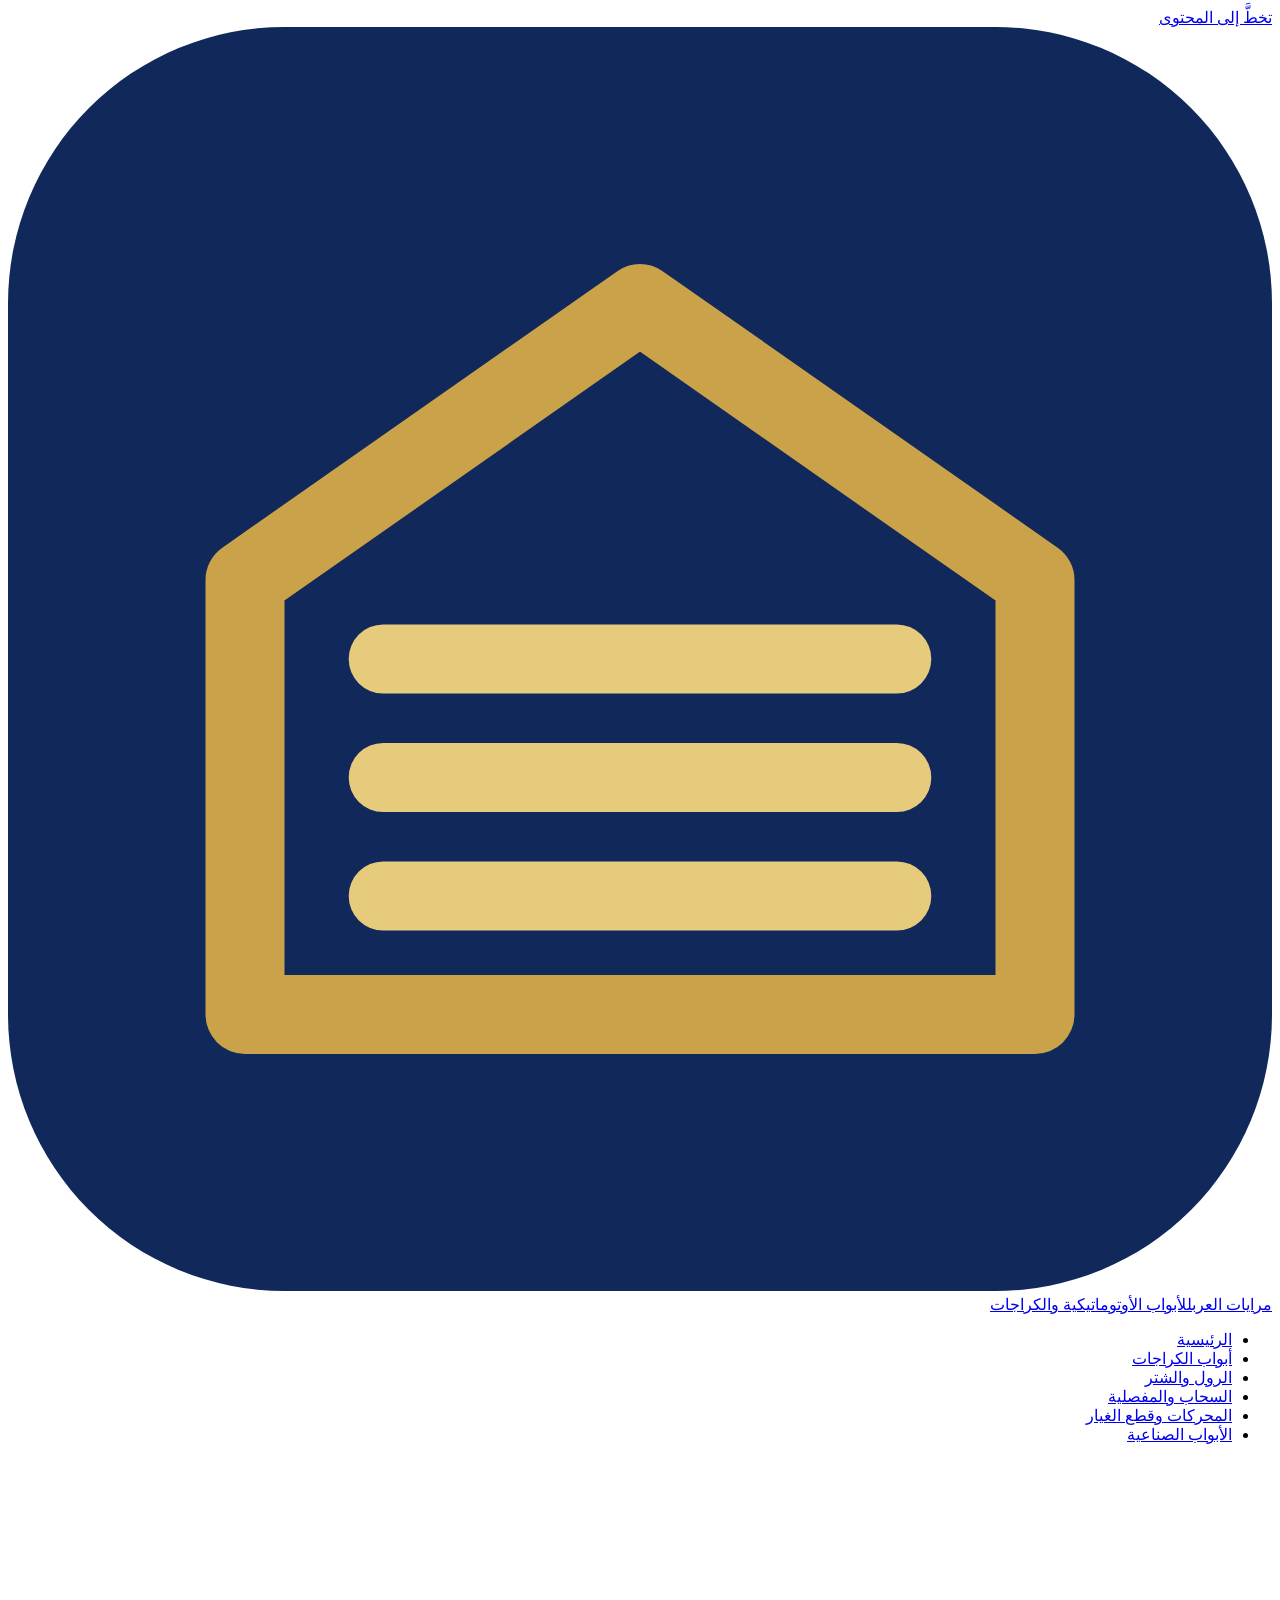
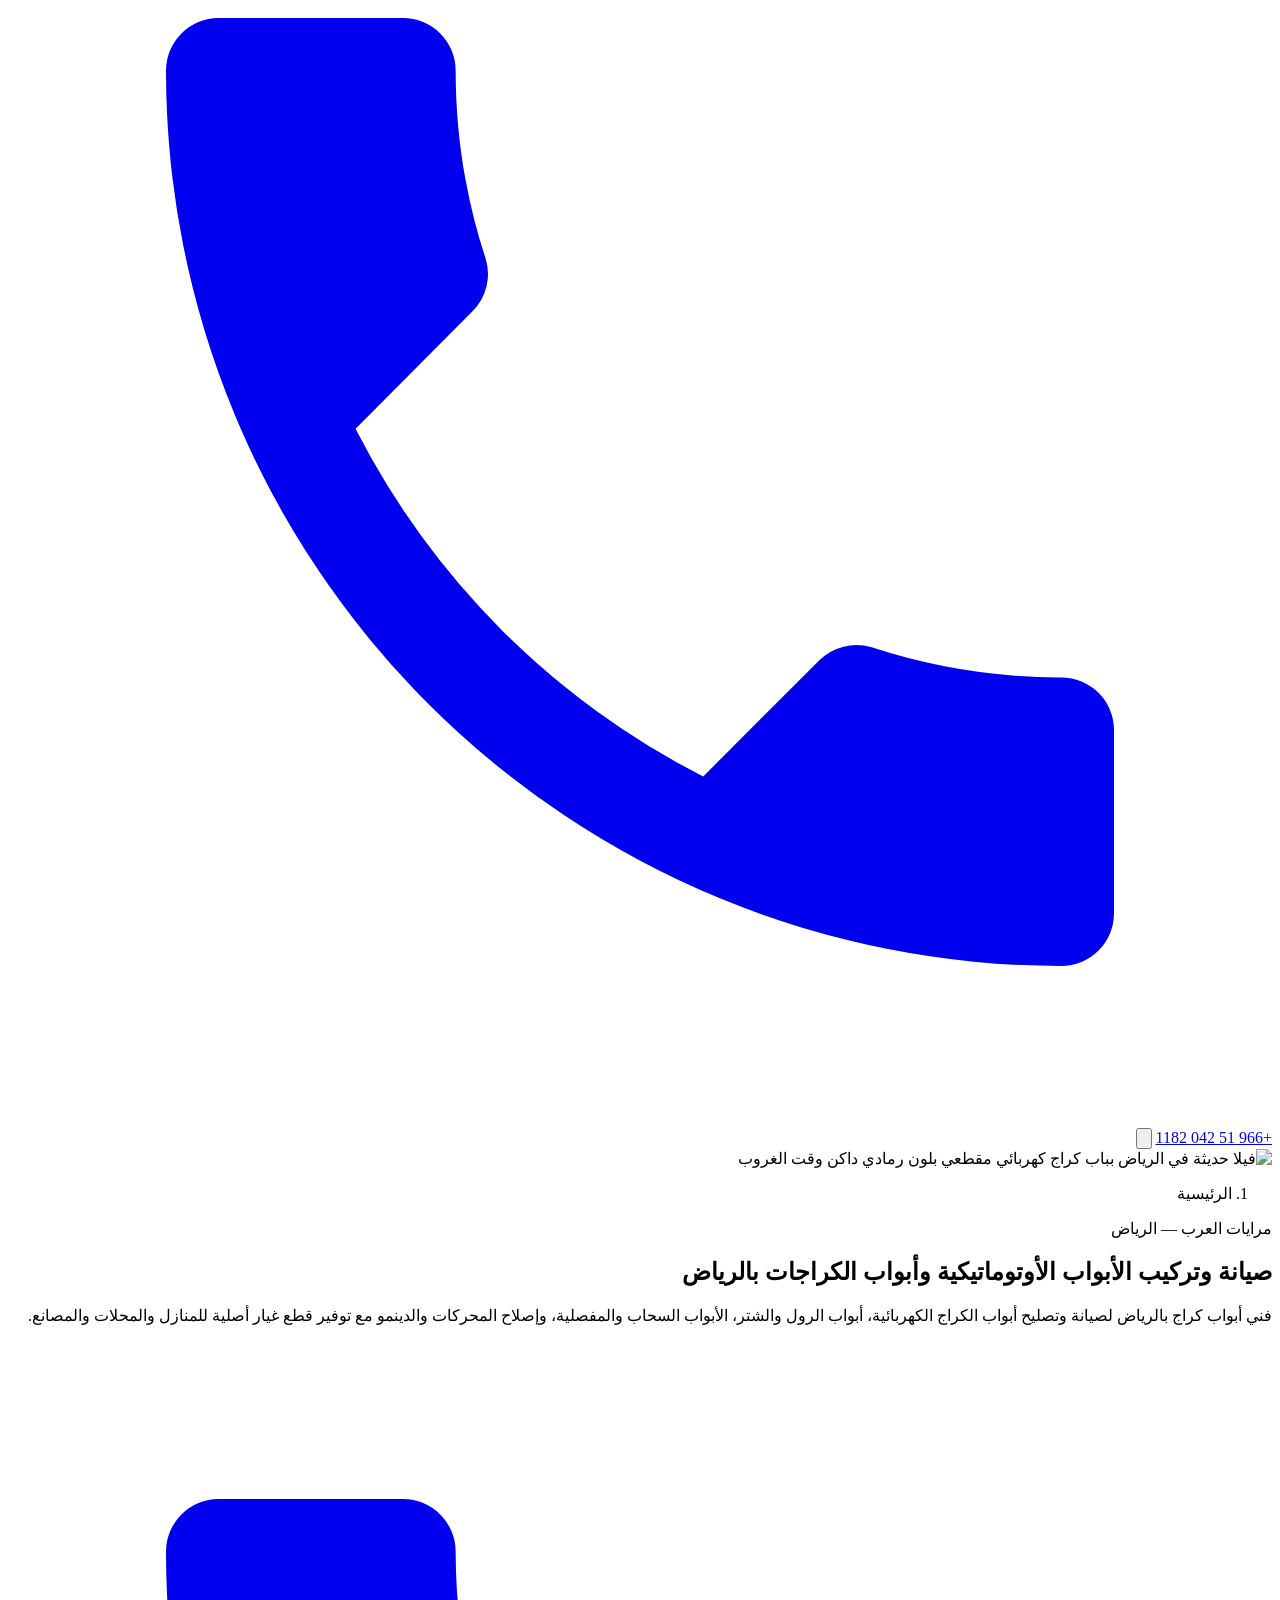
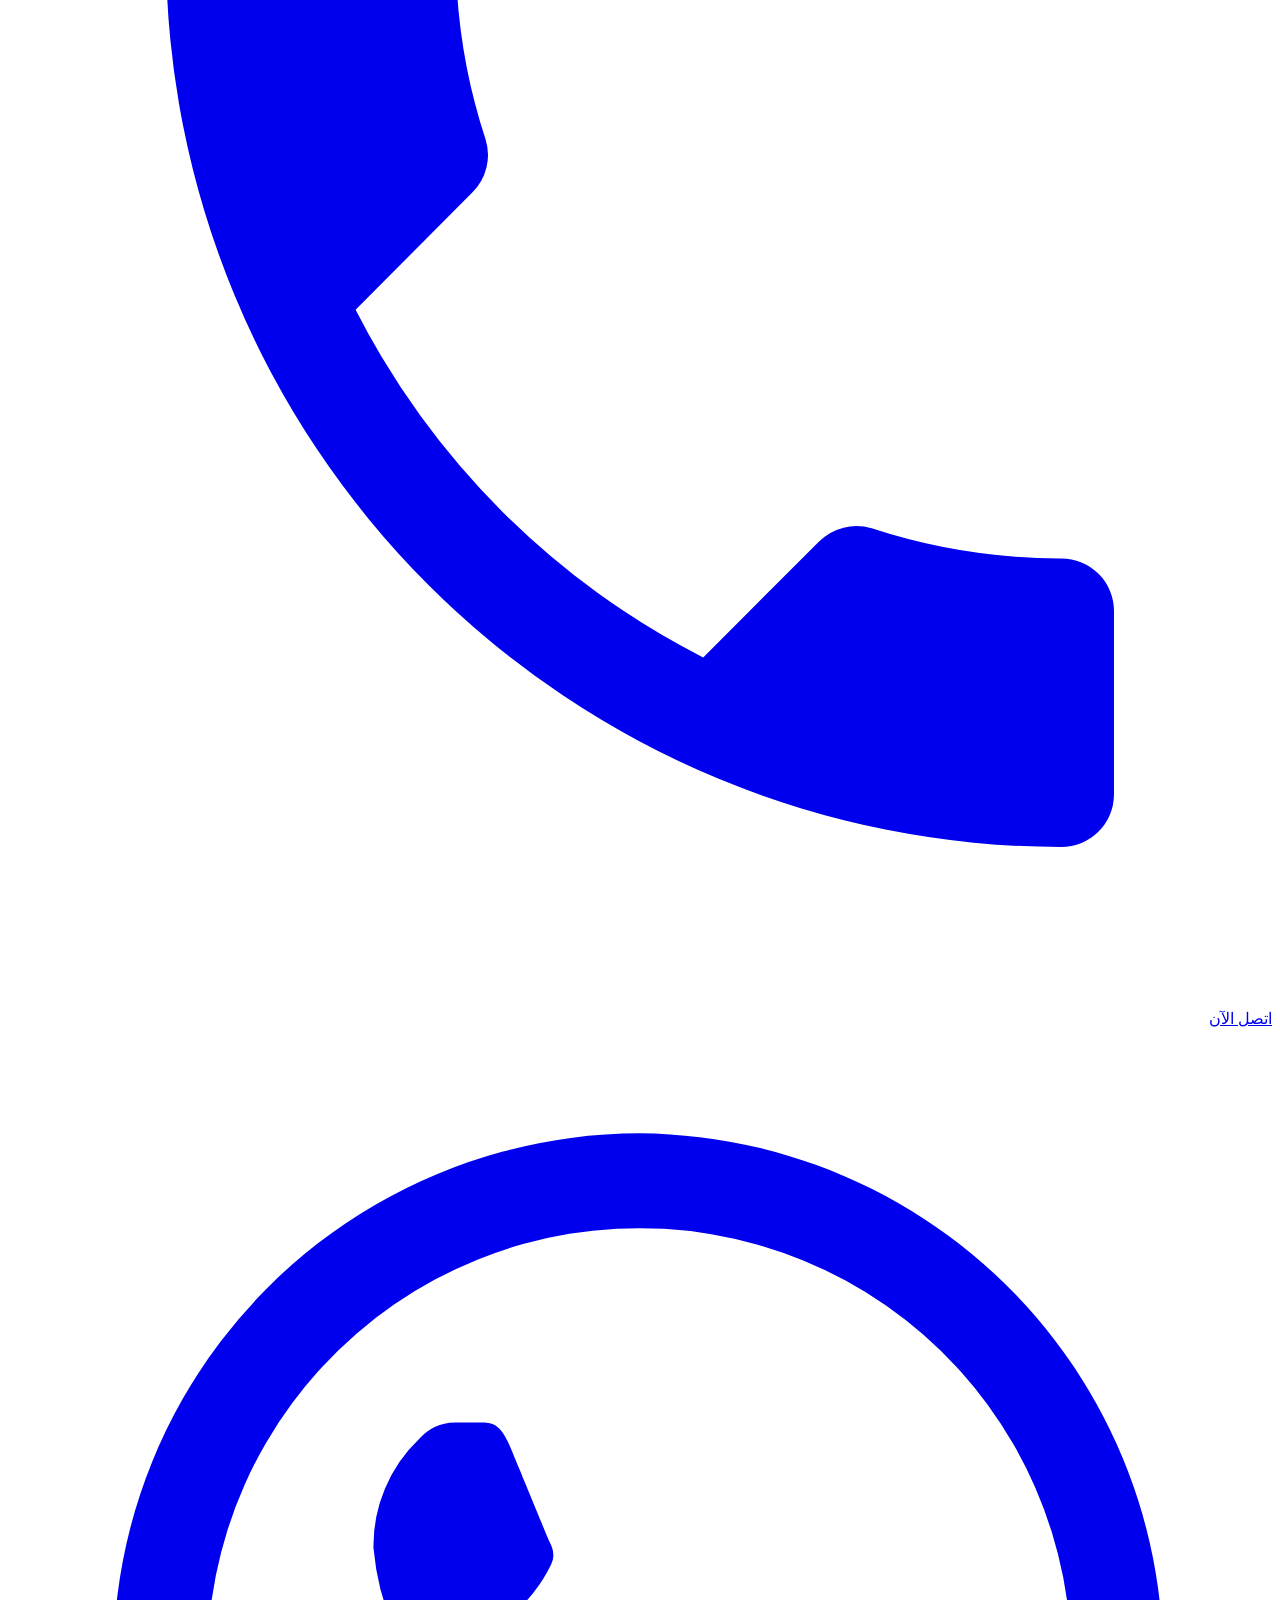
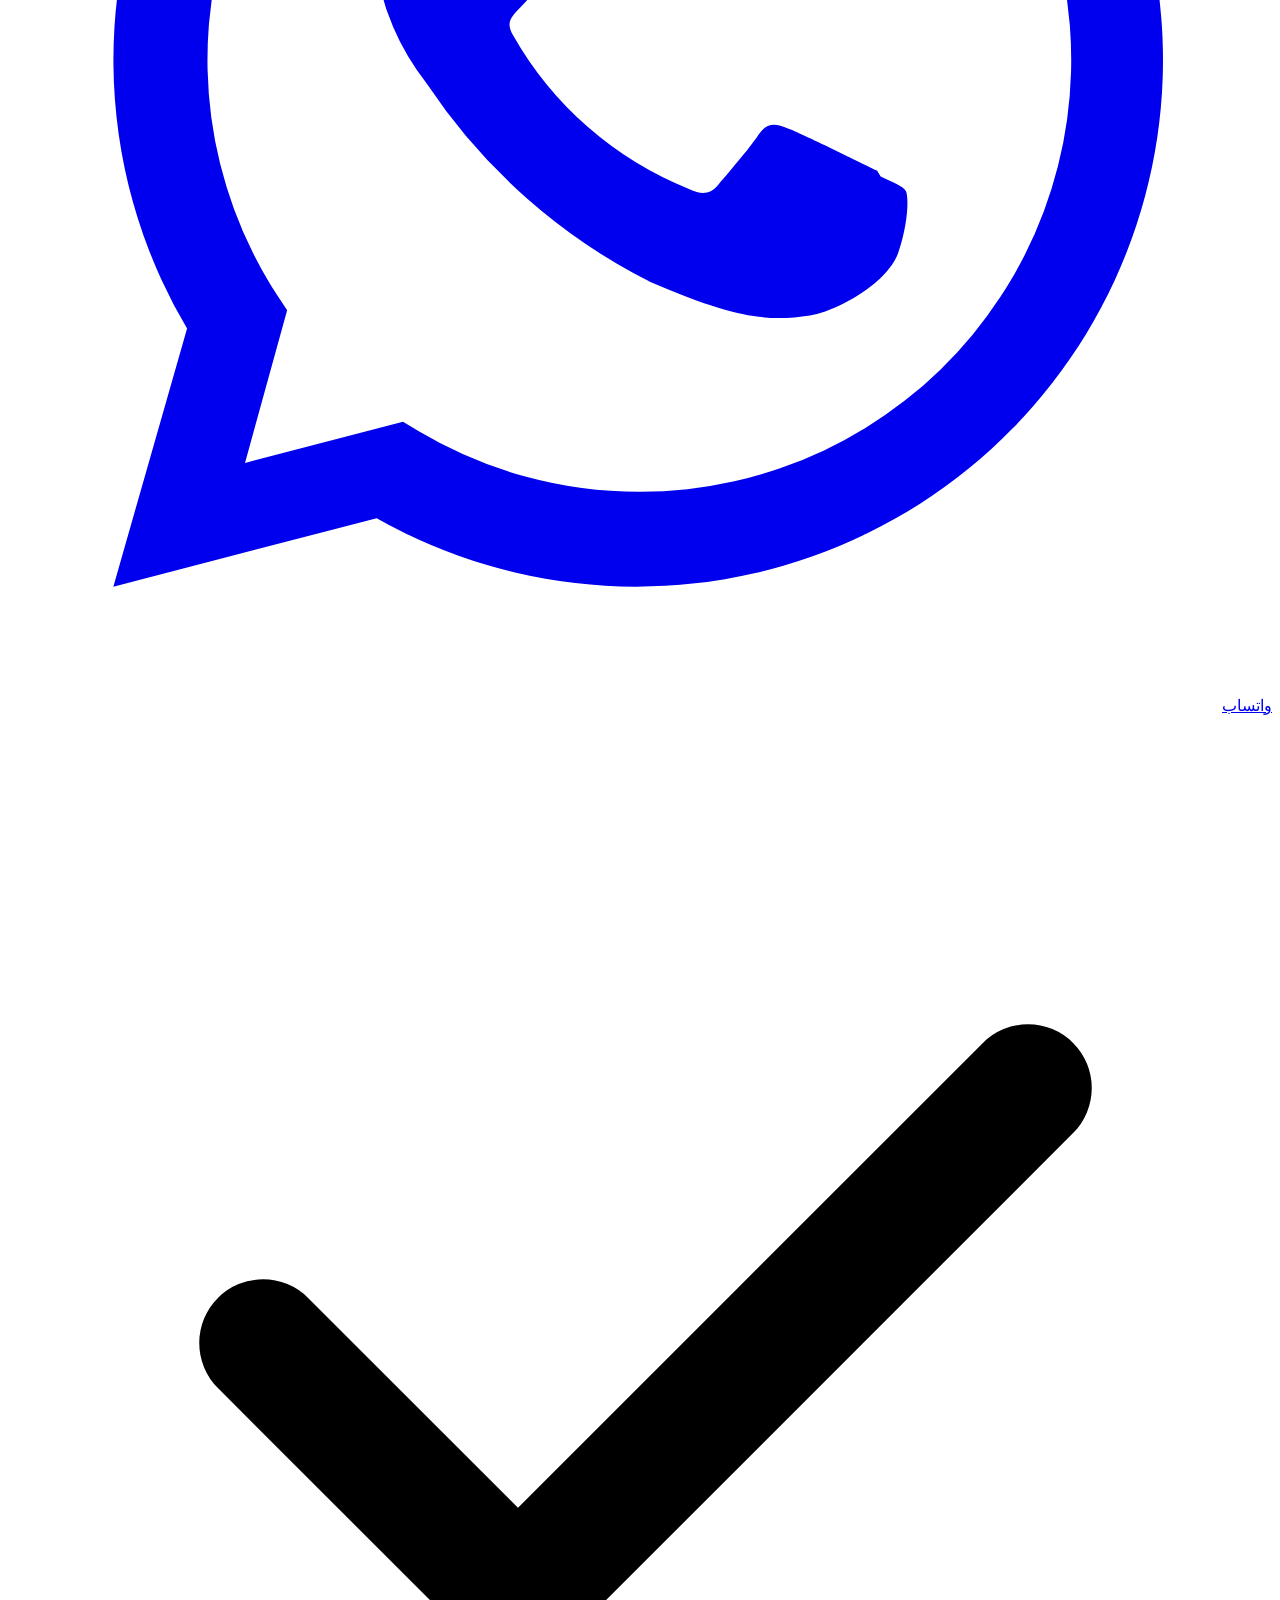
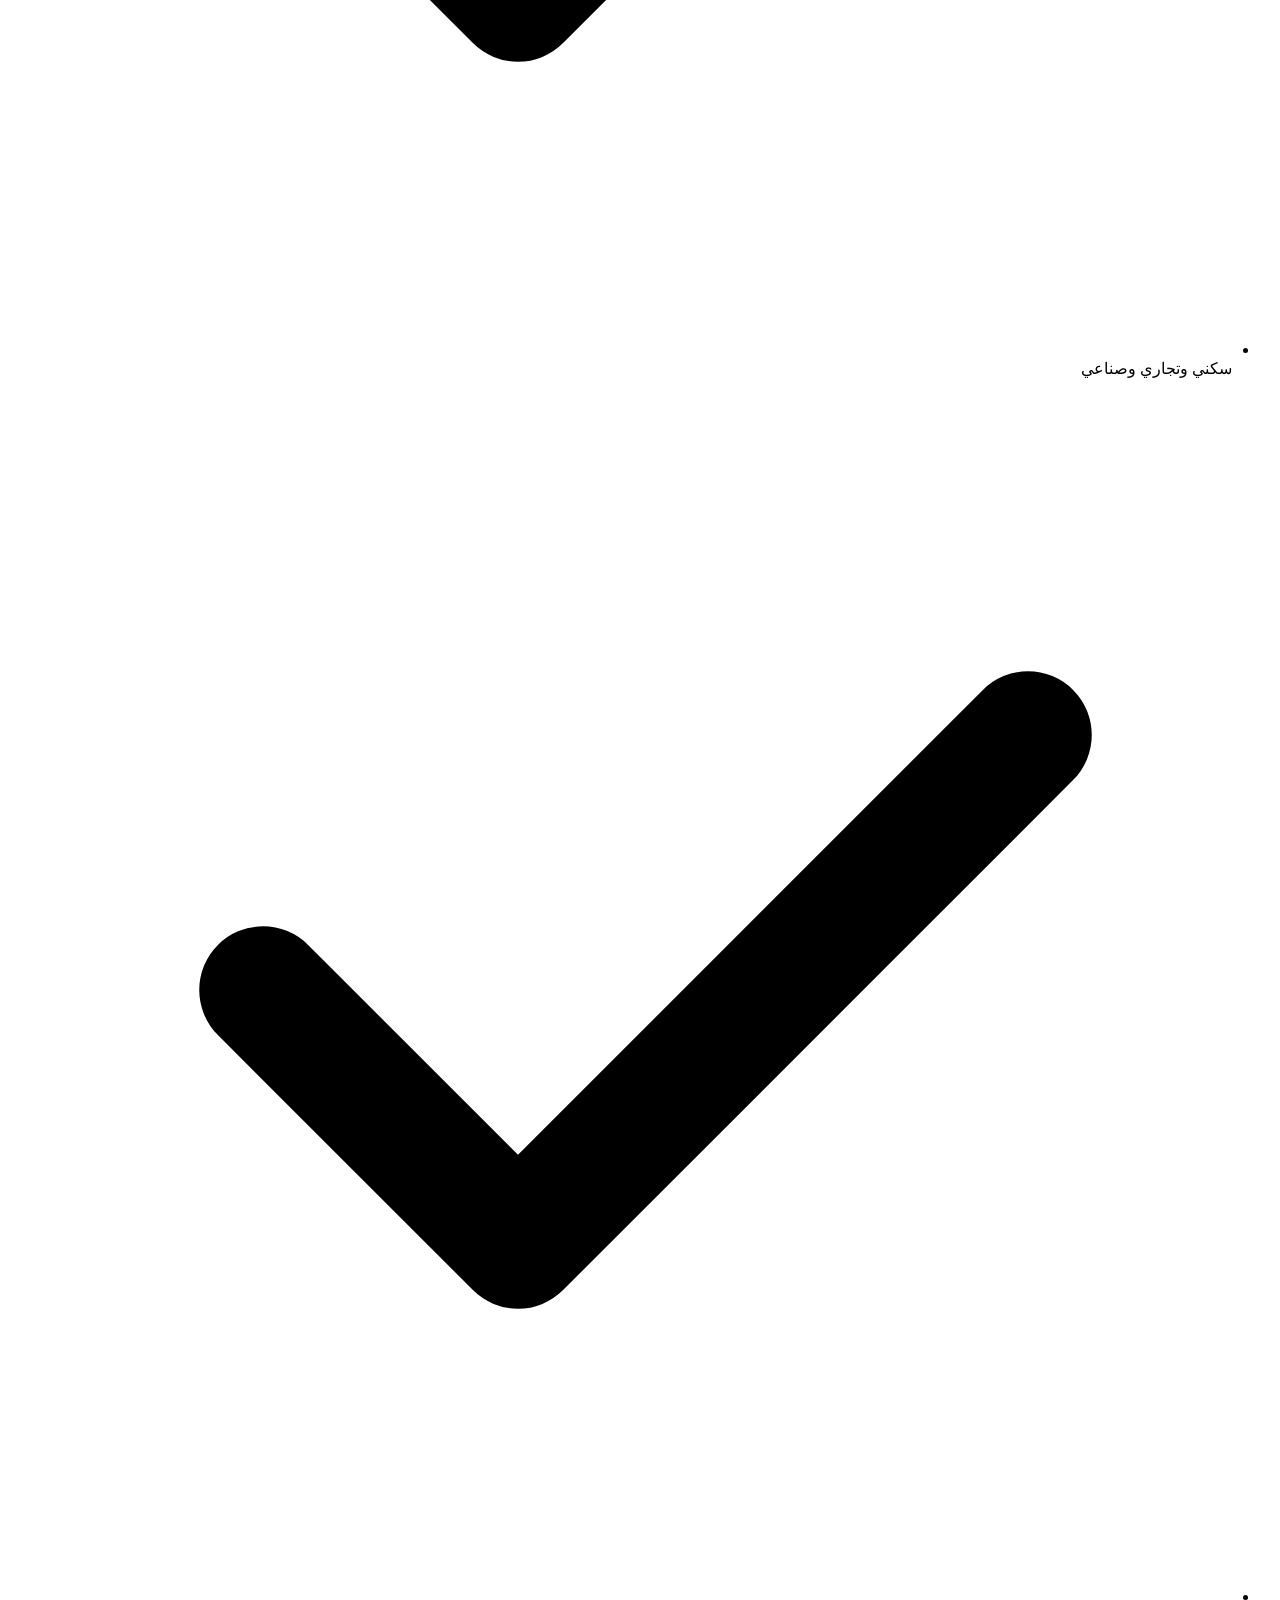
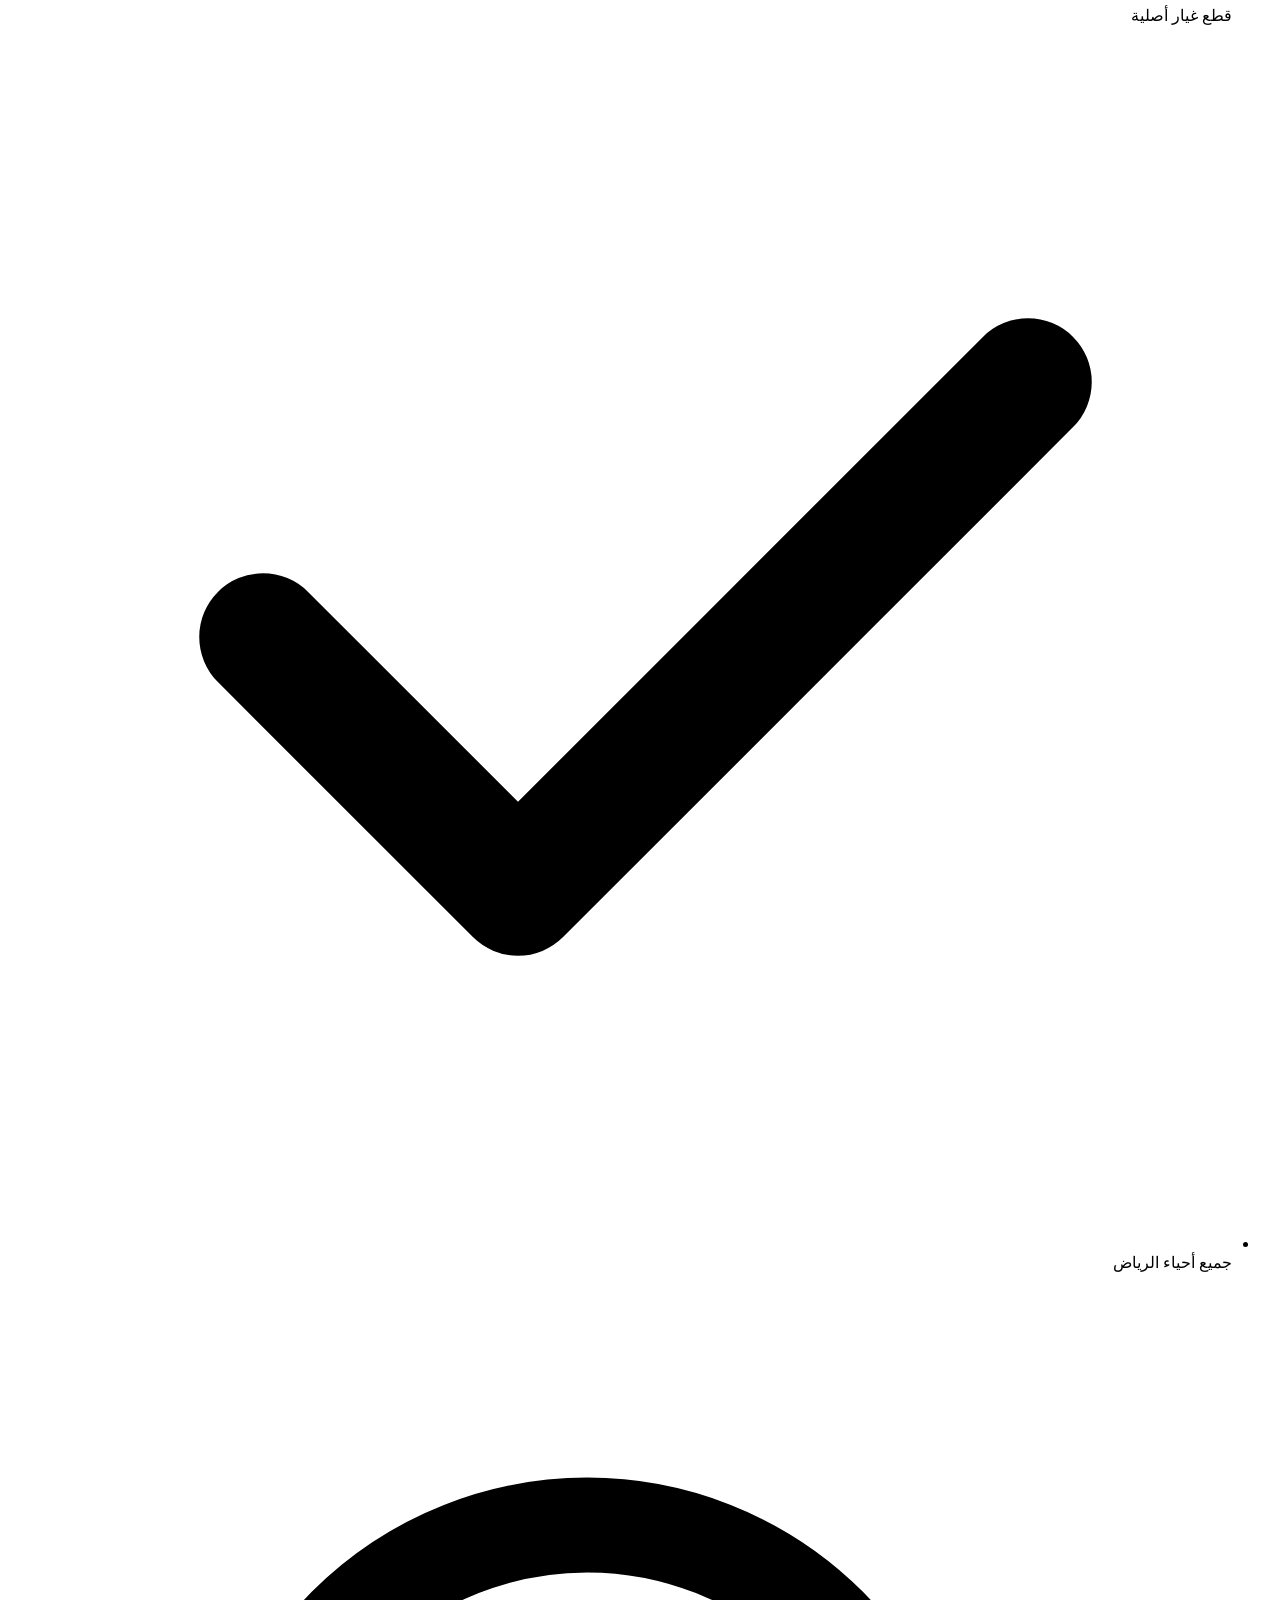
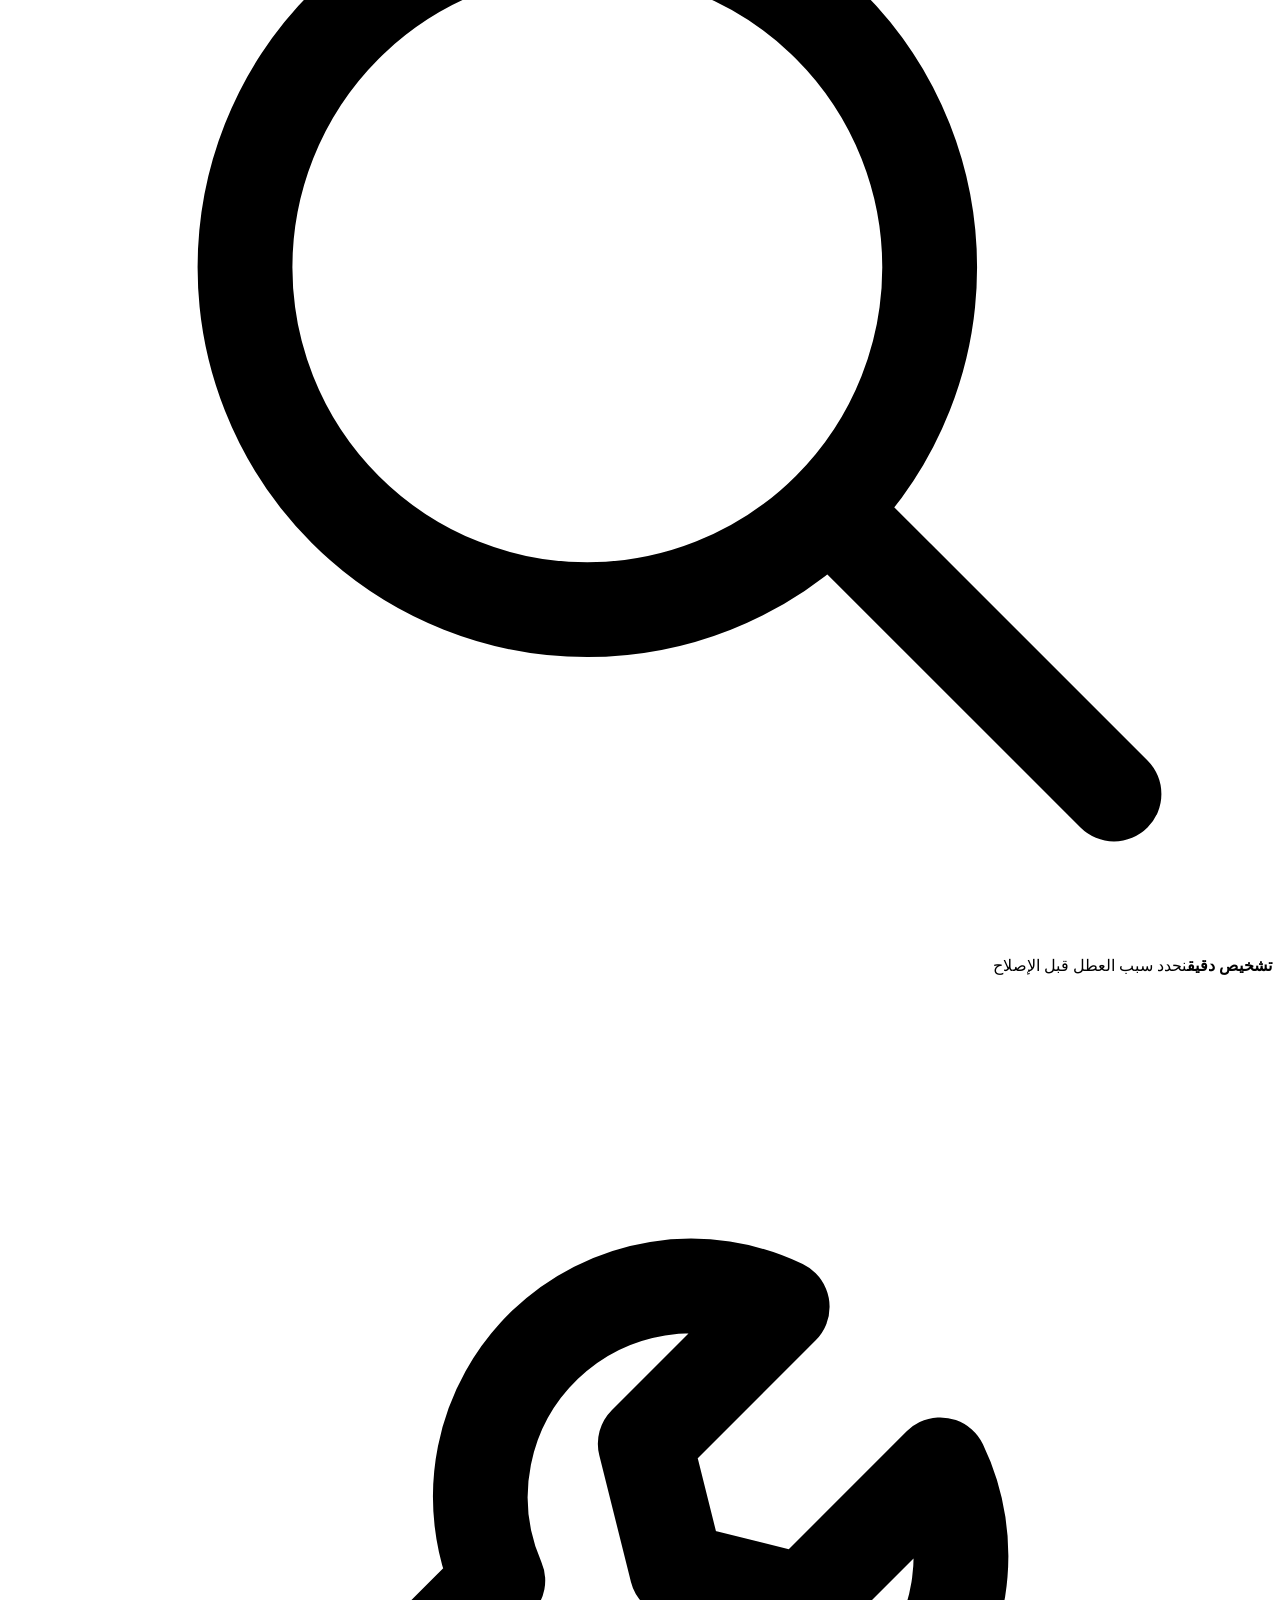
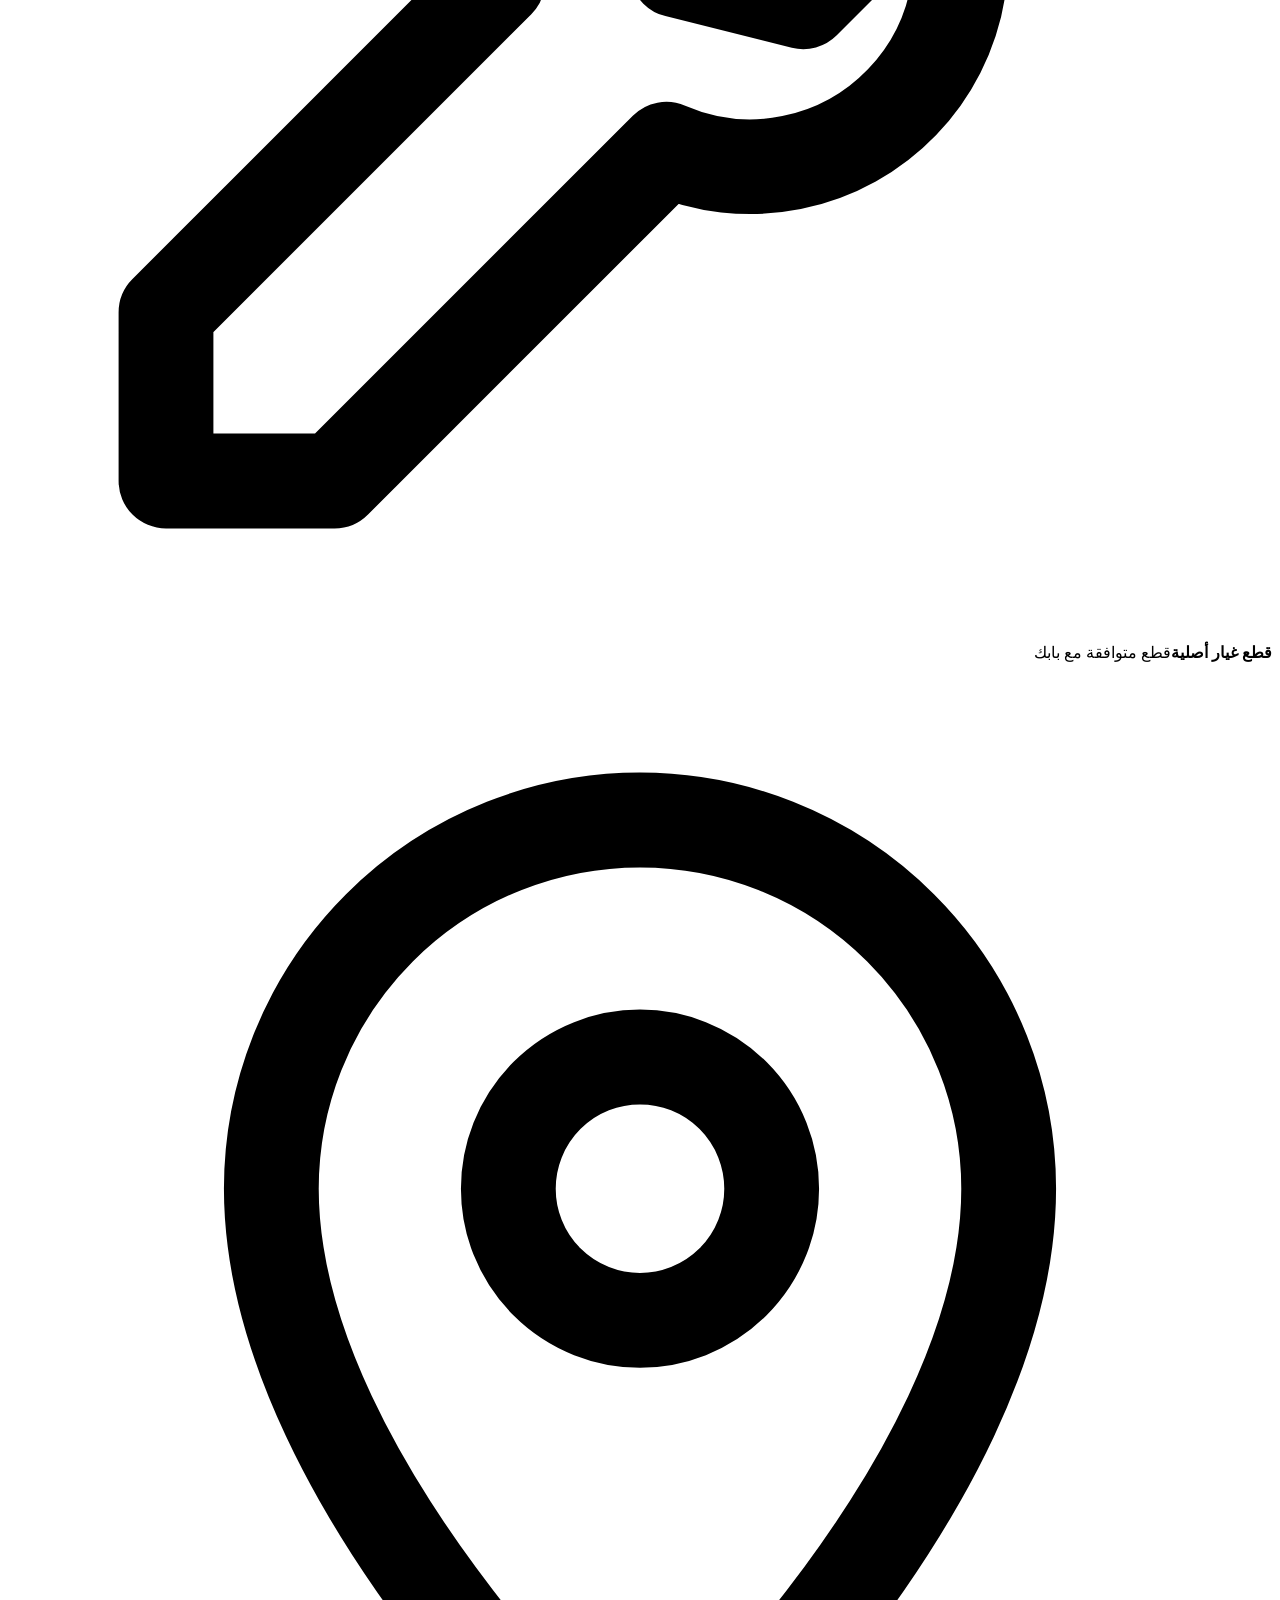
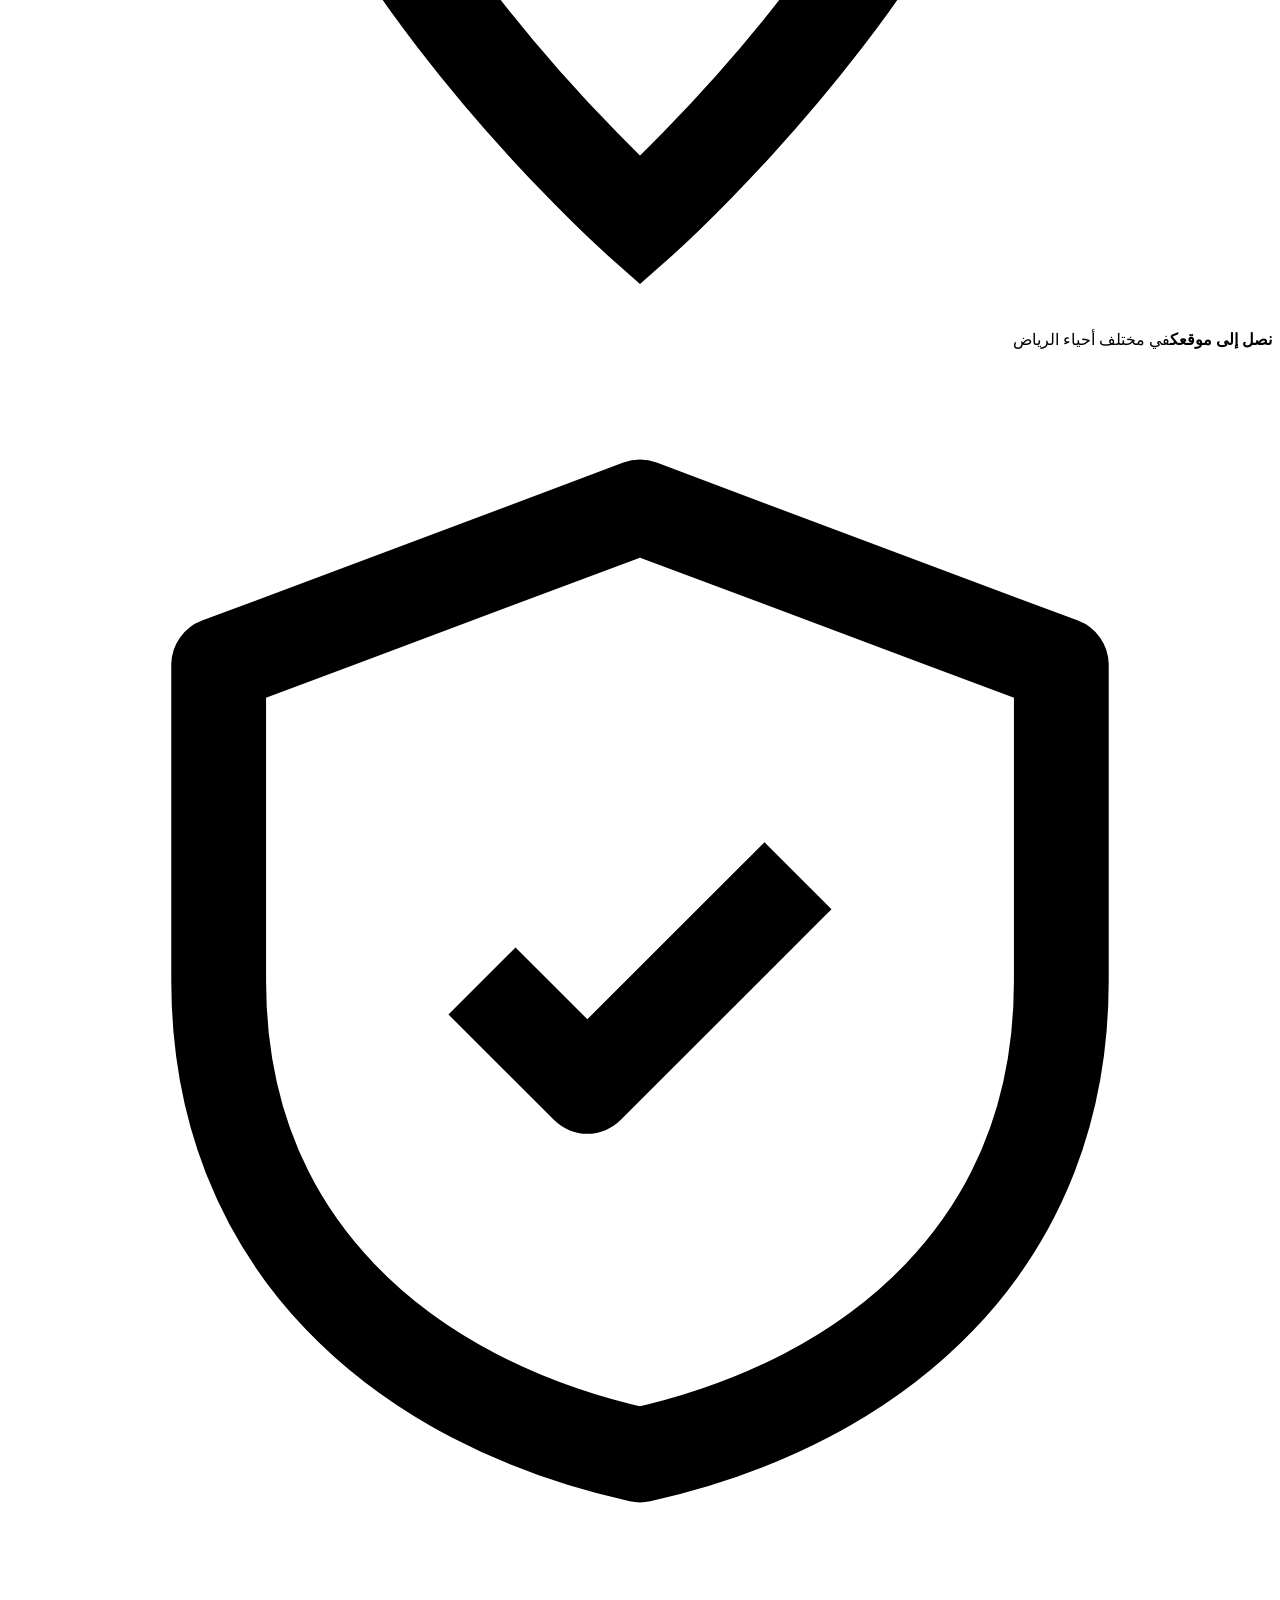
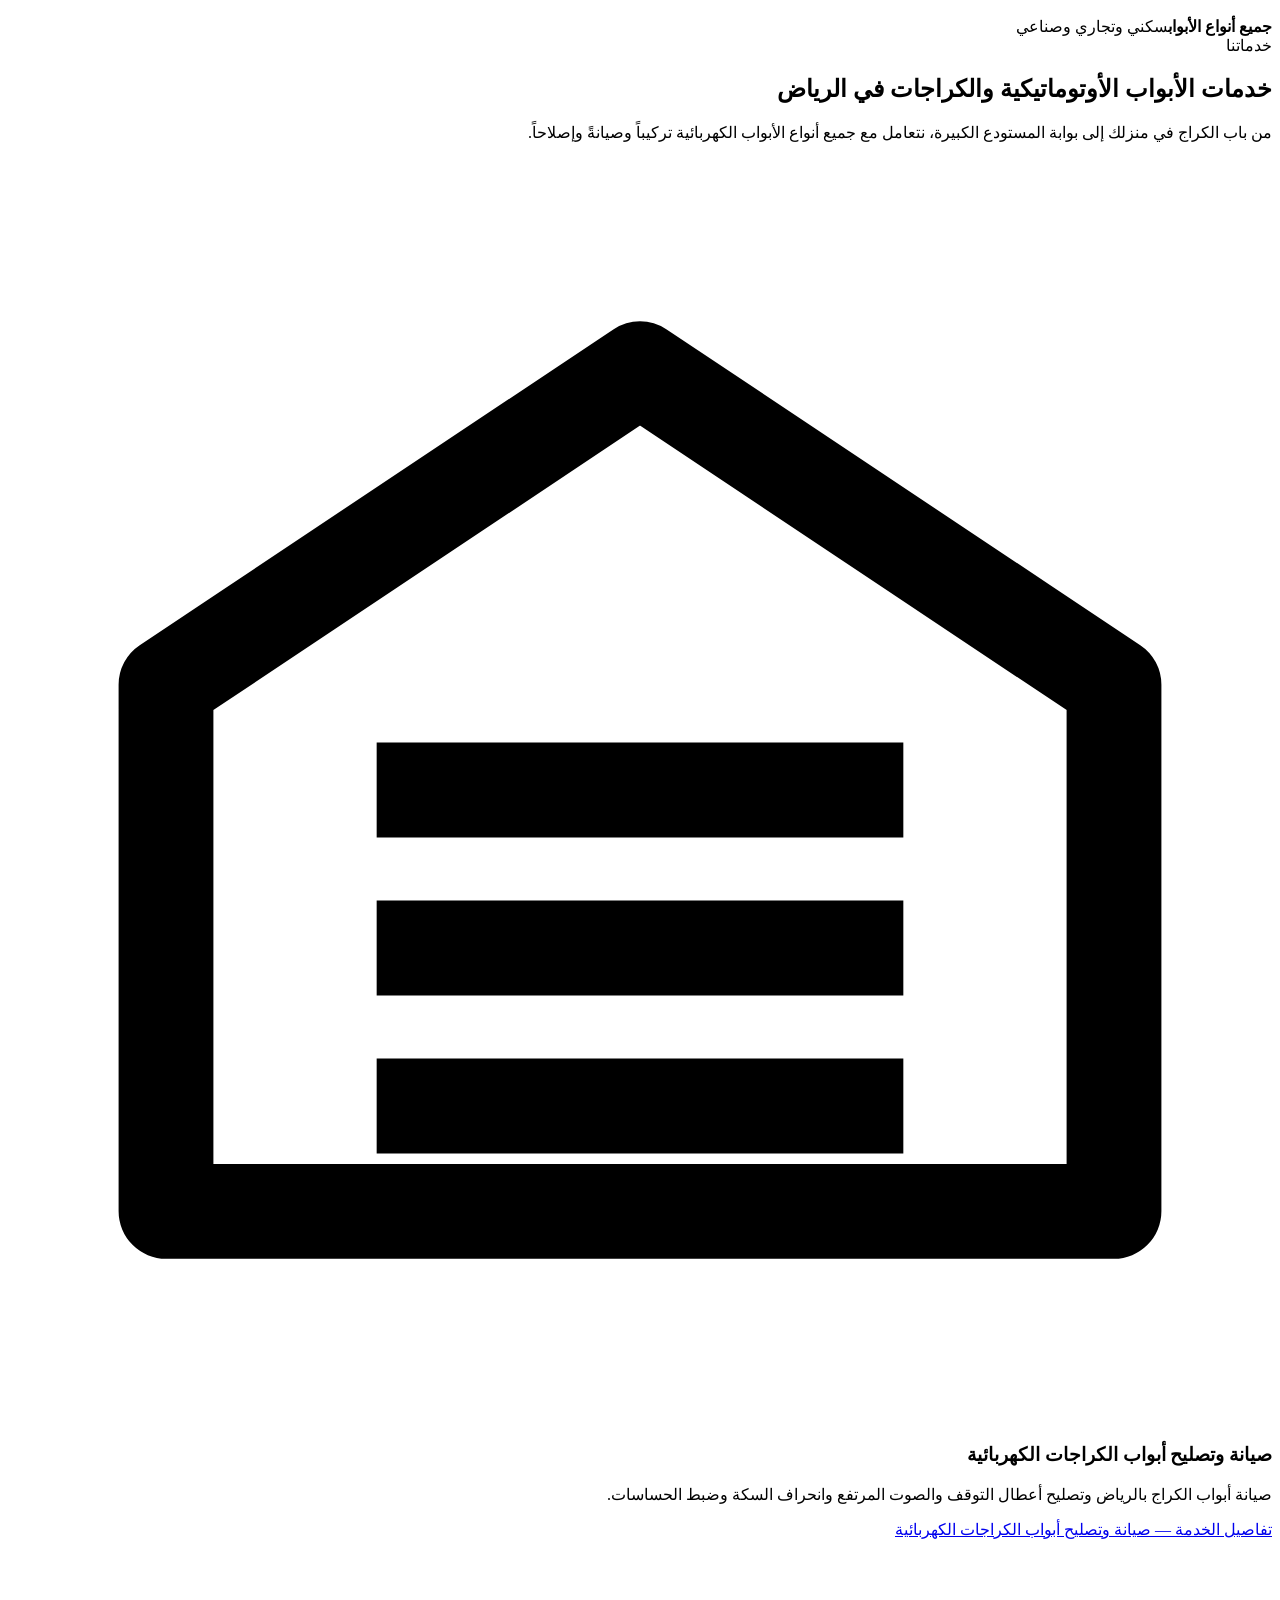
==== index.html @ 4bae0089 "Add files via upload" ====
<!doctype html>
<html lang="ar" dir="rtl">
<head>
<meta charset="utf-8">
<meta name="viewport" content="width=device-width, initial-scale=1">
<title>صيانة أبواب الكراج والأبواب الأوتوماتيكية بالرياض | مرايات العرب</title>
<meta name="description" content="مرايات العرب: فني أبواب كراج بالرياض لصيانة وتصليح أبواب الكراج والرول والشتر والأبواب السحاب والمفصلية وإصلاح المحركات مع قطع غيار أصلية. اتصل الآن.">
<link rel="canonical" href="https://abo-ayman.site/">
<meta name="robots" content="index, follow, max-image-preview:large">
<meta name="theme-color" content="#06112a">
<meta property="og:type" content="website">
<meta property="og:locale" content="ar_SA">
<meta property="og:site_name" content="مرايات العرب">
<meta property="og:title" content="صيانة أبواب الكراج والأبواب الأوتوماتيكية بالرياض | مرايات العرب">
<meta property="og:description" content="مرايات العرب: فني أبواب كراج بالرياض لصيانة وتصليح أبواب الكراج والرول والشتر والأبواب السحاب والمفصلية وإصلاح المحركات مع قطع غيار أصلية. اتصل الآن.">
<meta property="og:url" content="https://abo-ayman.site/">
<meta property="og:image" content="https://abo-ayman.site/images/1.webp">
<meta property="og:image:width" content="1280">
<meta property="og:image:height" content="730">
<meta property="og:image:alt" content="فيلا حديثة في الرياض بباب كراج كهربائي مقطعي بلون رمادي داكن وقت الغروب">
<meta name="twitter:card" content="summary_large_image">
<meta name="twitter:title" content="صيانة أبواب الكراج والأبواب الأوتوماتيكية بالرياض | مرايات العرب">
<meta name="twitter:description" content="مرايات العرب: فني أبواب كراج بالرياض لصيانة وتصليح أبواب الكراج والرول والشتر والأبواب السحاب والمفصلية وإصلاح المحركات مع قطع غيار أصلية. اتصل الآن.">
<meta name="twitter:image" content="https://abo-ayman.site/images/1.webp">
<link rel="icon" href="favicon.svg" type="image/svg+xml">
<link rel="preload" as="image" href="images/1.webp" type="image/webp" fetchpriority="high">
<link rel="preconnect" href="https://fonts.googleapis.com">
<link rel="preconnect" href="https://fonts.gstatic.com" crossorigin>
<link rel="stylesheet" href="https://fonts.googleapis.com/css2?family=IBM+Plex+Sans+Arabic:wght@400;600&amp;family=Noto+Kufi+Arabic:wght@700;800&amp;display=swap" media="print" onload="this.media='all'">
<noscript><link rel="stylesheet" href="https://fonts.googleapis.com/css2?family=IBM+Plex+Sans+Arabic:wght@400;600&amp;family=Noto+Kufi+Arabic:wght@700;800&amp;display=swap"></noscript>
<link rel="stylesheet" href="css/style.css">
<script>window.dataLayer=window.dataLayer||[];</script>
<script type="application/ld+json">{"@context":"https://schema.org","@graph":[{"@type":"HomeAndConstructionBusiness","@id":"https://abo-ayman.site/#business","name":"مرايات العرب للأبواب الأوتوماتيكية والكراجات بجميع أنواعها","alternateName":"مرايات العرب","url":"https://abo-ayman.site/","telephone":"+966510421182","image":"https://abo-ayman.site/images/1.webp","description":"تركيب وصيانة وإصلاح الأبواب الأوتوماتيكية وأبواب الكراجات وأبواب الرول والشتر والأبواب السحاب والمفصلية والأبواب الصناعية في الرياض.","address":{"@type":"PostalAddress","addressLocality":"الرياض","addressRegion":"منطقة الرياض","addressCountry":"SA"},"areaServed":[{"@type":"City","name":"الرياض"},{"@type":"Place","name":"حي الملقا، الرياض"},{"@type":"Place","name":"حي النرجس، الرياض"},{"@type":"Place","name":"حي الياسمين، الرياض"},{"@type":"Place","name":"حي الصحافة، الرياض"},{"@type":"Place","name":"حي العارض، الرياض"},{"@type":"Place","name":"حي النخيل، الرياض"},{"@type":"Place","name":"حي قرطبة، الرياض"},{"@type":"Place","name":"حي السلي، الرياض"},{"@type":"Place","name":"حي العزيزية، الرياض"}],"contactPoint":{"@type":"ContactPoint","telephone":"+966510421182","contactType":"customer service","areaServed":"SA","availableLanguage":["ar"]}},{"@type":"WebSite","@id":"https://abo-ayman.site/#website","url":"https://abo-ayman.site/","name":"مرايات العرب","inLanguage":"ar","publisher":{"@id":"https://abo-ayman.site/#business"}},{"@type":"WebPage","@id":"https://abo-ayman.site/#webpage","url":"https://abo-ayman.site/","name":"صيانة أبواب الكراج والأبواب الأوتوماتيكية بالرياض","isPartOf":{"@id":"https://abo-ayman.site/#website"},"about":{"@id":"https://abo-ayman.site/#business"},"inLanguage":"ar"},{"@type":"BreadcrumbList","itemListElement":[{"@type":"ListItem","position":1,"name":"الرئيسية","item":"https://abo-ayman.site/"}]},{"@type":"FAQPage","mainEntity":[{"@type":"Question","name":"ما الخدمات التي تقدمها مرايات العرب في الرياض؟","acceptedAnswer":{"@type":"Answer","text":"نقدم صيانة وتصليح أبواب الكراجات الكهربائية، وتركيب وصيانة أبواب الرول التجارية وأبواب المحلات والشتر، وتركيب وصيانة الأبواب السحاب وأذرعة الأبواب المفصلية، وإصلاح دينمو جراج السحب ومحركات الأبواب الكهربائية، وصيانة لوحات التحكم والريموتات والحساسات، وصيانة أبواب المحطات والمصانع، مع توفير قطع الغيار الأصلية."}},{"@type":"Question","name":"هل تصلون إلى جميع أحياء الرياض؟","acceptedAnswer":{"@type":"Answer","text":"نعم، نخدم أحياء الرياض المختلفة مثل الملقا والنرجس والياسمين والصحافة والعارض والنخيل وقرطبة والسلي والعزيزية، إضافة إلى شمال وجنوب وشرق وغرب ووسط الرياض."}},{"@type":"Question","name":"كيف أطلب فني أبواب كراج بالرياض؟","acceptedAnswer":{"@type":"Answer","text":"اتصل بنا مباشرة على الرقم 0510421182 أو راسلنا عبر واتساب، واكتب نوع الباب والحي ووصفاً مختصراً للعطل، ويمكنك إرسال صورة أو مقطع للباب لتسريع التشخيص."}},{"@type":"Question","name":"هل توفرون قطع غيار أصلية لأبواب الكراج والأبواب الأوتوماتيكية؟","acceptedAnswer":{"@type":"Answer","text":"نعم، نوفر قطع غيار أصلية مثل المحركات والدينمو ولوحات التحكم والريموتات والحساسات والجرايد المسننة والنوابض والسكك، ونختار القطعة المتوافقة مع نوع بابك ومحركه."}},{"@type":"Question","name":"هل يمكن إصلاح محرك باب الكراج بدل تغييره؟","acceptedAnswer":{"@type":"Answer","text":"في حالات كثيرة يمكن إصلاح المحرك، مثل تغيير التروس أو المكثف أو إصلاح اللوحة. بعد الفحص نوضح لك إن كان الإصلاح مجدياً أم أن الاستبدال هو الخيار الأفضل."}},{"@type":"Question","name":"هل تتعاملون مع الأبواب التجارية والصناعية؟","acceptedAnswer":{"@type":"Answer","text":"نعم، نتعامل مع أبواب المحلات والبايكات وأبواب الشتر الكهربائية، وكذلك أبواب المحطات والمصانع والمستودعات والأبواب المقطعية الكبيرة."}}]}]}</script>
</head>
<body>
<a class="skip-link" href="#main">تخطَّ إلى المحتوى</a>
<header class="site-header">
  <div class="container header-inner">
    <a class="brand" href="./" aria-label="مرايات العرب — الصفحة الرئيسية"><svg viewBox="0 0 64 64" aria-hidden="true"><rect width="64" height="64" rx="14" fill="#10295a"/><path d="M12 28 32 14l20 14v22H12z" fill="none" stroke="#c9a24a" stroke-width="4" stroke-linejoin="round"/><path d="M19 32h26M19 38h26M19 44h26" stroke="#e7cb7d" stroke-width="3.5" stroke-linecap="round"/></svg><span><span class="brand-name">مرايات العرب</span><span class="brand-sub">للأبواب الأوتوماتيكية والكراجات</span></span></a>
    <nav id="main-nav" class="main-nav" aria-label="القائمة الرئيسية"><ul><li><a href="./" aria-current="page">الرئيسية</a></li><li><a href="garage-doors.html">أبواب الكراجات</a></li><li><a href="roller-doors.html">الرول والشتر</a></li><li><a href="automatic-gates.html">السحاب والمفصلية</a></li><li><a href="motors-and-spare-parts.html">المحركات وقطع الغيار</a></li><li><a href="industrial-doors.html">الأبواب الصناعية</a></li></ul></nav>
    <a class="btn btn-gold btn-sm header-call" href="tel:+966510421182" data-track="header"><svg viewBox="0 0 24 24" fill="currentColor" aria-hidden="true"><path d="M6.6 10.8a15.1 15.1 0 0 0 6.6 6.6l2.2-2.2a1 1 0 0 1 1-.25 11.4 11.4 0 0 0 3.6.57 1 1 0 0 1 1 1V20a1 1 0 0 1-1 1A17 17 0 0 1 3 4a1 1 0 0 1 1-1h3.5a1 1 0 0 1 1 1c0 1.25.2 2.45.57 3.57a1 1 0 0 1-.25 1z"/></svg><span class="ltr">+966 51 042 1182</span></a>
    <button class="nav-toggle" type="button" aria-controls="main-nav" aria-expanded="false" aria-label="فتح القائمة"><svg viewBox="0 0 24 24" fill="none" stroke="currentColor" stroke-width="2" stroke-linecap="round" aria-hidden="true"><path d="M4 7h16M4 12h16M4 17h16"/></svg></button>
  </div>
</header>
<main id="main">
<section class="hero hero-home">
  <div class="hero-media"><img src="images/1.webp" alt="فيلا حديثة في الرياض بباب كراج كهربائي مقطعي بلون رمادي داكن وقت الغروب" width="1280" height="730" fetchpriority="high" decoding="async" sizes="100vw"></div>
  <div class="container"><div class="hero-inner">
    <nav class="breadcrumb" aria-label="مسار التنقل"><ol><li aria-current="page">الرئيسية</li></ol></nav>
    <span class="eyebrow">مرايات العرب — الرياض</span>
    <h1>صيانة وتركيب <span class="accent">الأبواب الأوتوماتيكية</span> وأبواب الكراجات بالرياض</h1>
    <p class="hero-lead">فني أبواب كراج بالرياض لصيانة وتصليح أبواب الكراج الكهربائية، أبواب الرول والشتر، الأبواب السحاب والمفصلية، وإصلاح المحركات والدينمو مع توفير قطع غيار أصلية للمنازل والمحلات والمصانع.</p>
    <div class="btn-row "><a class="btn btn-gold" href="tel:+966510421182" data-track="hero"><svg viewBox="0 0 24 24" fill="currentColor" aria-hidden="true"><path d="M6.6 10.8a15.1 15.1 0 0 0 6.6 6.6l2.2-2.2a1 1 0 0 1 1-.25 11.4 11.4 0 0 0 3.6.57 1 1 0 0 1 1 1V20a1 1 0 0 1-1 1A17 17 0 0 1 3 4a1 1 0 0 1 1-1h3.5a1 1 0 0 1 1 1c0 1.25.2 2.45.57 3.57a1 1 0 0 1-.25 1z"/></svg>اتصل الآن</a><a class="btn btn-wa" href="https://wa.me/966510421182" target="_blank" rel="noopener" data-track="hero"><svg viewBox="0 0 24 24" fill="currentColor" aria-hidden="true"><path d="M12 2a10 10 0 0 0-8.6 15.1L2 22l5-1.3A10 10 0 1 0 12 2zm0 18.2a8.2 8.2 0 0 1-4.2-1.15l-.3-.18-3 .78.8-2.9-.2-.3A8.2 8.2 0 1 1 12 20.2zm4.5-6.1c-.25-.12-1.46-.72-1.69-.8-.23-.09-.39-.13-.56.12-.16.25-.64.8-.78.97-.15.16-.29.18-.54.06a6.7 6.7 0 0 1-3.34-2.92c-.25-.43.25-.4.72-1.34.08-.16.04-.3-.02-.42-.06-.13-.56-1.35-.77-1.85-.2-.48-.41-.42-.56-.43h-.48a.92.92 0 0 0-.67.31 2.8 2.8 0 0 0-.87 2.08 4.9 4.9 0 0 0 1.02 2.58 11.1 11.1 0 0 0 4.27 3.77c1.58.68 2.2.74 3 .62.48-.07 1.46-.6 1.67-1.18.2-.58.2-1.07.15-1.18-.06-.1-.23-.16-.48-.28z"/></svg>واتساب</a></div>
    <ul class="hero-points"><li><svg viewBox="0 0 24 24" fill="none" stroke="currentColor" stroke-width="2.5" stroke-linecap="round" stroke-linejoin="round" aria-hidden="true"><path d="m5 12 5 5L20 7"/></svg>سكني وتجاري وصناعي</li><li><svg viewBox="0 0 24 24" fill="none" stroke="currentColor" stroke-width="2.5" stroke-linecap="round" stroke-linejoin="round" aria-hidden="true"><path d="m5 12 5 5L20 7"/></svg>قطع غيار أصلية</li><li><svg viewBox="0 0 24 24" fill="none" stroke="currentColor" stroke-width="2.5" stroke-linecap="round" stroke-linejoin="round" aria-hidden="true"><path d="m5 12 5 5L20 7"/></svg>جميع أحياء الرياض</li></ul>
  </div></div>
</section>
<div class="container"><div class="features"><div class="feature"><svg viewBox="0 0 24 24" fill="none" stroke="currentColor" stroke-width="1.8" stroke-linecap="round" aria-hidden="true"><circle cx="11" cy="11" r="6.5"/><path d="m16 16 5 5"/></svg><strong>تشخيص دقيق</strong><span>نحدد سبب العطل قبل الإصلاح</span></div><div class="feature"><svg viewBox="0 0 24 24" fill="none" stroke="currentColor" stroke-width="1.8" stroke-linecap="round" stroke-linejoin="round" aria-hidden="true"><path d="M14.7 6.3a4 4 0 0 0-5.4 5.2L3 17.8V21h3.2l6.3-6.3a4 4 0 0 0 5.2-5.4l-2.6 2.6-2.4-.6-.6-2.4z"/></svg><strong>قطع غيار أصلية</strong><span>قطع متوافقة مع بابك</span></div><div class="feature"><svg viewBox="0 0 24 24" fill="none" stroke="currentColor" stroke-width="1.8" aria-hidden="true"><path d="M12 22s7-6.2 7-12a7 7 0 1 0-14 0c0 5.8 7 12 7 12z"/><circle cx="12" cy="10" r="2.5"/></svg><strong>نصل إلى موقعك</strong><span>في مختلف أحياء الرياض</span></div><div class="feature"><svg viewBox="0 0 24 24" fill="none" stroke="currentColor" stroke-width="1.8" stroke-linejoin="round" aria-hidden="true"><path d="M12 3 4 6v6c0 5 3.5 8 8 9 4.5-1 8-4 8-9V6z"/><path d="m9 12 2 2 4-4"/></svg><strong>جميع أنواع الأبواب</strong><span>سكني وتجاري وصناعي</span></div></div></div>

<section class="section" id="services" aria-labelledby="services-title">
  <div class="container">
    <div class="section-head"><span class="eyebrow">خدماتنا</span><h2 id="services-title">خدمات الأبواب الأوتوماتيكية والكراجات في الرياض</h2><div class="gold-rule"></div>
    <p>من باب الكراج في منزلك إلى بوابة المستودع الكبيرة، نتعامل مع جميع أنواع الأبواب الكهربائية تركيباً وصيانةً وإصلاحاً.</p></div>
    <div class="cards"><article class="card"><div class="card-icon"><svg viewBox="0 0 24 24" fill="none" stroke="currentColor" stroke-width="1.8" stroke-linejoin="round" aria-hidden="true"><path d="M3 10 12 4l9 6v10H3z"/><path d="M7 12h10M7 15h10M7 18h10"/></svg></div><h3>صيانة وتصليح أبواب الكراجات الكهربائية</h3><p>صيانة أبواب الكراج بالرياض وتصليح أعطال التوقف والصوت المرتفع وانحراف السكة وضبط الحساسات.</p><a class="card-link" href="garage-doors.html">تفاصيل الخدمة<span class="sr-only"> — صيانة وتصليح أبواب الكراجات الكهربائية</span></a></article><article class="card"><div class="card-icon"><svg viewBox="0 0 24 24" fill="none" stroke="currentColor" stroke-width="1.8" stroke-linecap="round" aria-hidden="true"><rect x="3" y="3" width="18" height="4" rx="2"/><path d="M5 7v13M19 7v13M5 10h14M5 13h14M5 16h14"/></svg></div><h3>تركيب وصيانة أبواب الرول التجارية</h3><p>تركيب أبواب رول بالرياض وصيانة أبواب الرول للمحلات والبايكات والمستودعات بخامات مناسبة للاستخدام اليومي.</p><a class="card-link" href="roller-doors.html">تفاصيل الخدمة<span class="sr-only"> — تركيب وصيانة أبواب الرول التجارية</span></a></article><article class="card"><div class="card-icon"><svg viewBox="0 0 24 24" fill="none" stroke="currentColor" stroke-width="1.8" stroke-linejoin="round" aria-hidden="true"><path d="M3 9 5 4h14l2 5M3 9h18v11H3zM3 9c0 1.7 1.3 3 3 3s3-1.3 3-3c0 1.7 1.3 3 3 3s3-1.3 3-3c0 1.7 1.3 3 3 3s3-1.3 3-3"/></svg></div><h3>صيانة أبواب المحلات والشتر</h3><p>إصلاح أبواب الشتر الكهربائية واليدوية، وعلاج الشرائح المعوجّة وأعطال المحرك والأقفال.</p><a class="card-link" href="roller-doors.html">تفاصيل الخدمة<span class="sr-only"> — صيانة أبواب المحلات والشتر</span></a></article><article class="card"><div class="card-icon"><svg viewBox="0 0 24 24" fill="none" stroke="currentColor" stroke-width="1.8" stroke-linejoin="round" aria-hidden="true"><path d="M3 21V10l6 4V10l6 4V6l6-3v18z"/><path d="M8 21v-4h3v4"/></svg></div><h3>صيانة أبواب المحطات والمصانع</h3><p>صيانة الأبواب الصناعية بالرياض للمحطات والمصانع والمستودعات وأرصفة التحميل.</p><a class="card-link" href="industrial-doors.html">تفاصيل الخدمة<span class="sr-only"> — صيانة أبواب المحطات والمصانع</span></a></article><article class="card"><div class="card-icon"><svg viewBox="0 0 24 24" fill="none" stroke="currentColor" stroke-width="1.8" stroke-linecap="round" aria-hidden="true"><path d="M3 20h18M4 6h14v12H4zM8 6v12M12 6v12M16 6v12"/><path d="m19 12 2-2m-2 2 2 2"/></svg></div><h3>تركيب وصيانة الأبواب السحاب</h3><p>تركيب أبواب سحاب بالرياض مع محرك باب سحاب مناسب لوزن البوابة، وصيانة السكك والعجلات والجرايد.</p><a class="card-link" href="automatic-gates.html">تفاصيل الخدمة<span class="sr-only"> — تركيب وصيانة الأبواب السحاب</span></a></article><article class="card"><div class="card-icon"><svg viewBox="0 0 24 24" fill="none" stroke="currentColor" stroke-width="1.8" stroke-linecap="round" aria-hidden="true"><path d="M3 4v16M3 8h4l12 6"/><circle cx="7" cy="8" r="2"/><path d="M21 5v16"/></svg></div><h3>أذرعة الأبواب المفصلية Swing Gate Operator</h3><p>تركيب ذراع باب مفصلي بالرياض للبوابات ذات الدرفة والدرفتين، وصيانة الأذرعة وضبط زوايا الفتح.</p><a class="card-link" href="automatic-gates.html">تفاصيل الخدمة<span class="sr-only"> — أذرعة الأبواب المفصلية Swing Gate Operator</span></a></article><article class="card"><div class="card-icon"><svg viewBox="0 0 24 24" fill="none" stroke="currentColor" stroke-width="1.8" stroke-linecap="round" stroke-linejoin="round" aria-hidden="true"><circle cx="12" cy="12" r="3"/><path d="M12 2v3M12 19v3M4.2 4.2l2.1 2.1M17.7 17.7l2.1 2.1M2 12h3M19 12h3M4.2 19.8l2.1-2.1M17.7 6.3l2.1-2.1"/></svg></div><h3>إصلاح دينمو جراج السحب</h3><p>تصليح دينمو باب الكراج ومعالجة الأعطال الميكانيكية والكهربائية في ماكينة سحب الأبواب.</p><a class="card-link" href="motors-and-spare-parts.html">تفاصيل الخدمة<span class="sr-only"> — إصلاح دينمو جراج السحب</span></a></article><article class="card"><div class="card-icon"><svg viewBox="0 0 24 24" fill="none" stroke="currentColor" stroke-width="1.8" stroke-linecap="round" stroke-linejoin="round" aria-hidden="true"><circle cx="12" cy="12" r="3"/><path d="M12 2v3M12 19v3M4.2 4.2l2.1 2.1M17.7 17.7l2.1 2.1M2 12h3M19 12h3M4.2 19.8l2.1-2.1M17.7 6.3l2.1-2.1"/></svg></div><h3>إصلاح محركات الأبواب الكهربائية</h3><p>إصلاح محركات أبواب الكراجات والرول والسحاب، وتغيير التروس والمكثفات والحساسات الداخلية.</p><a class="card-link" href="motors-and-spare-parts.html">تفاصيل الخدمة<span class="sr-only"> — إصلاح محركات الأبواب الكهربائية</span></a></article><article class="card"><div class="card-icon"><svg viewBox="0 0 24 24" fill="none" stroke="currentColor" stroke-width="1.8" stroke-linecap="round" aria-hidden="true"><rect x="7" y="2" width="10" height="20" rx="3"/><circle cx="12" cy="8" r="1.6"/><path d="M10 13h4M10 16h4"/></svg></div><h3>صيانة لوحات التحكم والريموتات والحساسات</h3><p>برمجة الريموتات، وإصلاح لوحات التحكم، وتركيب وضبط حساسات الأمان والخلايا الضوئية.</p><a class="card-link" href="motors-and-spare-parts.html">تفاصيل الخدمة<span class="sr-only"> — صيانة لوحات التحكم والريموتات والحساسات</span></a></article></div>
  </div>
</section>

<section class="section section-soft">
  <div class="container split">
    <div class="split-media"><img src="images/7.webp" alt="فني بزي كحلي يصلح لوحة تحكم باب كراج كهربائي بمفك داخل كراج منزلي" width="960" height="730" loading="lazy" decoding="async" sizes="(min-width: 900px) 50vw, 100vw"></div>
    <div><span class="eyebrow">لماذا مرايات العرب؟</span>
<h2>فني متخصص يفهم بابك قبل أن يصلحه</h2>
<p>عطل باب الكراج أو بوابة المدخل لا يحتمل التأجيل؛ فهو يمس أمان المنزل وحركة السيارة اليومية، وفي المحلات يعني تأخر فتح النشاط. لذلك نبدأ دائماً بفحص الباب كاملاً: المحرك، لوحة التحكم، الريموت، الحساسات، السكة والنوابض، ثم نحدد العطل الحقيقي بدل الاكتفاء بحلول مؤقتة.</p>
<ul class="check-list"><li>خبرة في أبواب الكراج المقطعية والرول والسحاب والمفصلية والأبواب الصناعية</li><li>إصلاح المحرك أو الدينمو متى كان الإصلاح مجدياً قبل اقتراح الاستبدال</li><li>قطع غيار أصلية متوافقة مع نوع الباب والمحرك</li><li>ضبط الحساسات وحدود الفتح والإغلاق لسلامة الأطفال والسيارات</li></ul>
<a class="btn btn-navy" href="garage-doors.html">صيانة أبواب الكراج بالرياض</a></div>
  </div>
</section>

<section class="section section-navy">
  <div class="container">
    <div class="section-head"><span class="eyebrow">خطوات واضحة</span><h2>كيف نعمل؟</h2><div class="gold-rule"></div></div>
    <ol class="steps"><li><h3>تواصل معنا</h3><p>اتصل أو أرسل رسالة واتساب مع وصف للمشكلة، ويُفضَّل إرسال صورة أو مقطع قصير للباب.</p></li><li><h3>المعاينة والتشخيص</h3><p>يصل الفني إلى موقعك ويفحص الباب والمحرك والكهرباء والحساسات لتحديد سبب العطل بدقة.</p></li><li><h3>توضيح الحل</h3><p>نشرح لك العطل والحل المقترح وقطع الغيار المطلوبة قبل البدء في العمل.</p></li><li><h3>التنفيذ والتجربة</h3><p>نُصلح أو نركّب، ثم نجرب الباب عدة مرات مع الريموت والحساسات ونسلّمه جاهزاً للاستخدام.</p></li></ol>
  </div>
</section>

<section class="section" id="gallery" aria-labelledby="gallery-title">
  <div class="container">
    <div class="section-head"><span class="eyebrow">معرض الصور</span><h2 id="gallery-title">أنواع الأبواب التي نعمل عليها</h2><div class="gold-rule"></div><p>صور توضيحية لأنواع الأبواب والمحركات وقطع الغيار التي نركبها ونصونها في الرياض. اضغط على أي صورة لتكبيرها.</p></div>
    <div class="gallery"><figure><button type="button" data-lightbox aria-label="تكبير صورة: باب كراج مقطعي لفيلا سكنية"><img src="images/1.webp" alt="فيلا حديثة في الرياض بباب كراج كهربائي مقطعي بلون رمادي داكن وقت الغروب" width="1280" height="730" loading="lazy" decoding="async" sizes="(min-width: 900px) 25vw, 50vw"></button><figcaption>باب كراج مقطعي لفيلا سكنية</figcaption></figure><figure><button type="button" data-lightbox aria-label="تكبير صورة: أبواب رول ومحلات تجارية"><img src="images/2.webp" alt="واجهة محلات تجارية في الرياض بأبواب رول شتر ألمنيوم كهربائية مفتوحة جزئياً" width="960" height="730" loading="lazy" decoding="async" sizes="(min-width: 900px) 25vw, 50vw"></button><figcaption>أبواب رول ومحلات تجارية</figcaption></figure><figure><button type="button" data-lightbox aria-label="تكبير صورة: باب سحاب أوتوماتيكي بمحرك جانبي"><img src="images/3.webp" alt="باب سحاب حديد أسود أوتوماتيكي على سكة أرضية مع محرك سحب جانبي عند مدخل فيلا" width="960" height="730" loading="lazy" decoding="async" sizes="(min-width: 900px) 25vw, 50vw"></button><figcaption>باب سحاب أوتوماتيكي بمحرك جانبي</figcaption></figure><figure><button type="button" data-lightbox aria-label="تكبير صورة: ذراع تشغيل لباب مفصلي"><img src="images/4.webp" alt="ذراع تشغيل كهربائي مثبت على باب حديد مفصلي بدرفتين عند مدخل فيلا" width="960" height="730" loading="lazy" decoding="async" sizes="(min-width: 900px) 25vw, 50vw"></button><figcaption>ذراع تشغيل لباب مفصلي</figcaption></figure><figure><button type="button" data-lightbox aria-label="تكبير صورة: محرك باب كراج سقفي"><img src="images/5.webp" alt="محرك باب كراج سقفي مع سكة السحب داخل كراج منزلي" width="960" height="730" loading="lazy" decoding="async" sizes="(min-width: 900px) 25vw, 50vw"></button><figcaption>محرك باب كراج سقفي</figcaption></figure><figure><button type="button" data-lightbox aria-label="تكبير صورة: أبواب صناعية في مستودع"><img src="images/6.webp" alt="أبواب صناعية مقطعية وأبواب رول سريعة في رصيف تحميل مستودع مع رافعات شوكية" width="960" height="730" loading="lazy" decoding="async" sizes="(min-width: 900px) 25vw, 50vw"></button><figcaption>أبواب صناعية في مستودع</figcaption></figure><figure><button type="button" data-lightbox aria-label="تكبير صورة: إصلاح لوحة تحكم باب كراج"><img src="images/7.webp" alt="فني بزي كحلي يصلح لوحة تحكم باب كراج كهربائي بمفك داخل كراج منزلي" width="960" height="730" loading="lazy" decoding="async" sizes="(min-width: 900px) 25vw, 50vw"></button><figcaption>إصلاح لوحة تحكم باب كراج</figcaption></figure><figure><button type="button" data-lightbox aria-label="تكبير صورة: قطع غيار أصلية للأبواب"><img src="images/8.webp" alt="قطع غيار أبواب أوتوماتيكية: ريموتات وحساسات أمان ولوحة تحكم وجريدة مسننة ومحرك ونوابض" width="960" height="730" loading="lazy" decoding="async" sizes="(min-width: 900px) 25vw, 50vw"></button><figcaption>قطع غيار أصلية للأبواب</figcaption></figure></div>
  </div>
</section>

<section class="section section-navy" id="spare-parts" aria-labelledby="parts-title">
  <div class="container split">
    <div class="split-media"><img src="images/8.webp" alt="قطع غيار أبواب أوتوماتيكية: ريموتات وحساسات أمان ولوحة تحكم وجريدة مسننة ومحرك ونوابض" width="960" height="730" loading="lazy" decoding="async" sizes="(min-width: 900px) 50vw, 100vw"></div>
    <div>
      <span class="eyebrow">قطع الغيار الأصلية</span>
      <h2 id="parts-title">قطع غيار أبواب كراج أصلية وكل ما يحتاجه بابك</h2>
      <p>القطعة غير المناسبة قد تُشغّل الباب أياماً ثم تتسبب في عطل أكبر. لهذا نوفر قطع غيار أصلية ومتوافقة، ونركبها ونضبطها في موقعك.</p>
      <div class="parts-grid"><div class="part"><strong>محركات أبواب الكراج</strong><span>موتور باب الكراج السقفي والجانبي بقدرات مختلفة.</span></div><div class="part"><strong>محركات الأبواب السحاب</strong><span>محرك باب سحاب يناسب وزن البوابة وطولها.</span></div><div class="part"><strong>أذرعة الأبواب المفصلية</strong><span>أذرعة تشغيل للدرفة المفردة والدرفتين.</span></div><div class="part"><strong>لوحات التحكم</strong><span>كروت تشغيل متوافقة مع أغلب أنواع المحركات.</span></div><div class="part"><strong>الريموتات</strong><span>ريموتات جديدة مع البرمجة على المحرك في موقعك.</span></div><div class="part"><strong>الحساسات والخلايا الضوئية</strong><span>حساسات أمان توقف الباب عند وجود عائق.</span></div><div class="part"><strong>الجرايد المسننة والسكك</strong><span>جرايد حديد ونايلون وسكك للأبواب السحاب والكراجات.</span></div><div class="part"><strong>النوابض والكابلات</strong><span>سوست وكابلات وبكرات لأبواب الكراج المقطعية.</span></div><div class="part"><strong>شرائح وقطع الرول</strong><span>شرائح وأقفال ومحاور لأبواب الرول والشتر.</span></div></div>
      <p style="margin-top:1.25rem"><a class="btn btn-gold" href="motors-and-spare-parts.html">المحركات وقطع الغيار</a></p>
    </div>
  </div>
</section>

<section class="section" aria-labelledby="areas-title">
  <div class="container">
    <div class="section-head"><span class="eyebrow"><svg viewBox="0 0 24 24" fill="none" stroke="currentColor" stroke-width="1.8" aria-hidden="true"><path d="M12 22s7-6.2 7-12a7 7 0 1 0-14 0c0 5.8 7 12 7 12z"/><circle cx="12" cy="10" r="2.5"/></svg> نصل إليك</span><h2 id="areas-title">مناطق الخدمة في الرياض</h2><div class="gold-rule"></div><p>يصل فريقنا إلى موقعك في مختلف أحياء الرياض، ومن أكثر الأحياء التي نخدمها:</p></div>
    <ul class="areas"><li>الملقا</li><li>النرجس</li><li>الياسمين</li><li>الصحافة</li><li>العارض</li><li>النخيل</li><li>قرطبة</li><li>السلي</li><li>العزيزية</li><li class="region">شمال الرياض</li><li class="region">جنوب الرياض</li><li class="region">شرق الرياض</li><li class="region">غرب الرياض</li><li class="region">وسط الرياض</li></ul>
  </div>
</section>
<section class="section section-soft" aria-labelledby="faq-title">
  <div class="container">
    <div class="section-head"><span class="eyebrow">إجابات سريعة</span><h2 id="faq-title">الأسئلة الشائعة</h2><div class="gold-rule"></div></div>
    <div class="faq"><details><summary>ما الخدمات التي تقدمها مرايات العرب في الرياض؟</summary><div class="faq-body"><p>نقدم صيانة وتصليح أبواب الكراجات الكهربائية، وتركيب وصيانة أبواب الرول التجارية وأبواب المحلات والشتر، وتركيب وصيانة الأبواب السحاب وأذرعة الأبواب المفصلية، وإصلاح دينمو جراج السحب ومحركات الأبواب الكهربائية، وصيانة لوحات التحكم والريموتات والحساسات، وصيانة أبواب المحطات والمصانع، مع توفير قطع الغيار الأصلية.</p></div></details><details><summary>هل تصلون إلى جميع أحياء الرياض؟</summary><div class="faq-body"><p>نعم، نخدم أحياء الرياض المختلفة مثل الملقا والنرجس والياسمين والصحافة والعارض والنخيل وقرطبة والسلي والعزيزية، إضافة إلى شمال وجنوب وشرق وغرب ووسط الرياض.</p></div></details><details><summary>كيف أطلب فني أبواب كراج بالرياض؟</summary><div class="faq-body"><p>اتصل بنا مباشرة على الرقم 0510421182 أو راسلنا عبر واتساب، واكتب نوع الباب والحي ووصفاً مختصراً للعطل، ويمكنك إرسال صورة أو مقطع للباب لتسريع التشخيص.</p></div></details><details><summary>هل توفرون قطع غيار أصلية لأبواب الكراج والأبواب الأوتوماتيكية؟</summary><div class="faq-body"><p>نعم، نوفر قطع غيار أصلية مثل المحركات والدينمو ولوحات التحكم والريموتات والحساسات والجرايد المسننة والنوابض والسكك، ونختار القطعة المتوافقة مع نوع بابك ومحركه.</p></div></details><details><summary>هل يمكن إصلاح محرك باب الكراج بدل تغييره؟</summary><div class="faq-body"><p>في حالات كثيرة يمكن إصلاح المحرك، مثل تغيير التروس أو المكثف أو إصلاح اللوحة. بعد الفحص نوضح لك إن كان الإصلاح مجدياً أم أن الاستبدال هو الخيار الأفضل.</p></div></details><details><summary>هل تتعاملون مع الأبواب التجارية والصناعية؟</summary><div class="faq-body"><p>نعم، نتعامل مع أبواب المحلات والبايكات وأبواب الشتر الكهربائية، وكذلك أبواب المحطات والمصانع والمستودعات والأبواب المقطعية الكبيرة.</p></div></details></div>
  </div>
</section>
<section class="section">
  <div class="container">
    <div class="cta-band">
      <div><h2>بابك متعطل أو تحتاج تركيب باب جديد؟</h2><p>تواصل الآن مع مرايات العرب واشرح لنا المشكلة، وسنرتب لك زيارة فني إلى موقعك في الرياض.</p></div>
      <div class="btn-row "><a class="btn btn-gold" href="tel:+966510421182" data-track="cta_bottom"><svg viewBox="0 0 24 24" fill="currentColor" aria-hidden="true"><path d="M6.6 10.8a15.1 15.1 0 0 0 6.6 6.6l2.2-2.2a1 1 0 0 1 1-.25 11.4 11.4 0 0 0 3.6.57 1 1 0 0 1 1 1V20a1 1 0 0 1-1 1A17 17 0 0 1 3 4a1 1 0 0 1 1-1h3.5a1 1 0 0 1 1 1c0 1.25.2 2.45.57 3.57a1 1 0 0 1-.25 1z"/></svg>اتصل الآن</a><a class="btn btn-wa" href="https://wa.me/966510421182" target="_blank" rel="noopener" data-track="cta_bottom"><svg viewBox="0 0 24 24" fill="currentColor" aria-hidden="true"><path d="M12 2a10 10 0 0 0-8.6 15.1L2 22l5-1.3A10 10 0 1 0 12 2zm0 18.2a8.2 8.2 0 0 1-4.2-1.15l-.3-.18-3 .78.8-2.9-.2-.3A8.2 8.2 0 1 1 12 20.2zm4.5-6.1c-.25-.12-1.46-.72-1.69-.8-.23-.09-.39-.13-.56.12-.16.25-.64.8-.78.97-.15.16-.29.18-.54.06a6.7 6.7 0 0 1-3.34-2.92c-.25-.43.25-.4.72-1.34.08-.16.04-.3-.02-.42-.06-.13-.56-1.35-.77-1.85-.2-.48-.41-.42-.56-.43h-.48a.92.92 0 0 0-.67.31 2.8 2.8 0 0 0-.87 2.08 4.9 4.9 0 0 0 1.02 2.58 11.1 11.1 0 0 0 4.27 3.77c1.58.68 2.2.74 3 .62.48-.07 1.46-.6 1.67-1.18.2-.58.2-1.07.15-1.18-.06-.1-.23-.16-.48-.28z"/></svg>واتساب</a></div>
    </div>
  </div>
</section>
</main>
<footer class="site-footer">
  <div class="container">
    <div class="footer-grid">
      <div>
        <h2>مرايات العرب</h2>
        <p>مرايات العرب للأبواب الأوتوماتيكية والكراجات بجميع أنواعها. تركيب وصيانة وإصلاح أبواب الكراجات، أبواب الرول والشتر، الأبواب السحاب والمفصلية، المحركات ولوحات التحكم وقطع الغيار الأصلية في الرياض.</p>
        <p>نخدم أحياء الملقا، النرجس، الياسمين، الصحافة، العارض، النخيل، قرطبة، السلي، العزيزية، وجميع مناطق شمال وجنوب وشرق وغرب ووسط الرياض.</p>
      </div>
      <div>
        <h2>صفحات الموقع</h2>
        <ul><li><a href="./">الرئيسية</a></li><li><a href="garage-doors.html">أبواب الكراجات</a></li><li><a href="roller-doors.html">الرول والشتر</a></li><li><a href="automatic-gates.html">السحاب والمفصلية</a></li><li><a href="motors-and-spare-parts.html">المحركات وقطع الغيار</a></li><li><a href="industrial-doors.html">الأبواب الصناعية</a></li></ul>
      </div>
      <div>
        <h2>تواصل معنا</h2>
        <ul>
          <li>الهاتف: <a href="tel:+966510421182" data-track="footer"><span class="ltr">+966 51 042 1182</span></a></li>
          <li>واتساب: <a href="https://wa.me/966510421182" target="_blank" rel="noopener" data-track="footer">راسلنا على واتساب</a></li>
          <li>المدينة: الرياض، المملكة العربية السعودية</li>
        </ul>
      </div>
    </div>
    <p class="footer-bottom">© <span id="year">2026</span> مرايات العرب — جميع الحقوق محفوظة.</p>
  </div>
</footer>
<div class="sticky-cta" role="region" aria-label="تواصل سريع">
  <a class="btn btn-gold" href="tel:+966510421182" data-track="sticky_bar"><svg viewBox="0 0 24 24" fill="currentColor" aria-hidden="true"><path d="M6.6 10.8a15.1 15.1 0 0 0 6.6 6.6l2.2-2.2a1 1 0 0 1 1-.25 11.4 11.4 0 0 0 3.6.57 1 1 0 0 1 1 1V20a1 1 0 0 1-1 1A17 17 0 0 1 3 4a1 1 0 0 1 1-1h3.5a1 1 0 0 1 1 1c0 1.25.2 2.45.57 3.57a1 1 0 0 1-.25 1z"/></svg>اتصال</a>
  <a class="btn btn-wa" href="https://wa.me/966510421182" target="_blank" rel="noopener" data-track="sticky_bar"><svg viewBox="0 0 24 24" fill="currentColor" aria-hidden="true"><path d="M12 2a10 10 0 0 0-8.6 15.1L2 22l5-1.3A10 10 0 1 0 12 2zm0 18.2a8.2 8.2 0 0 1-4.2-1.15l-.3-.18-3 .78.8-2.9-.2-.3A8.2 8.2 0 1 1 12 20.2zm4.5-6.1c-.25-.12-1.46-.72-1.69-.8-.23-.09-.39-.13-.56.12-.16.25-.64.8-.78.97-.15.16-.29.18-.54.06a6.7 6.7 0 0 1-3.34-2.92c-.25-.43.25-.4.72-1.34.08-.16.04-.3-.02-.42-.06-.13-.56-1.35-.77-1.85-.2-.48-.41-.42-.56-.43h-.48a.92.92 0 0 0-.67.31 2.8 2.8 0 0 0-.87 2.08 4.9 4.9 0 0 0 1.02 2.58 11.1 11.1 0 0 0 4.27 3.77c1.58.68 2.2.74 3 .62.48-.07 1.46-.6 1.67-1.18.2-.58.2-1.07.15-1.18-.06-.1-.23-.16-.48-.28z"/></svg>واتساب</a>
</div>
<dialog class="lightbox" id="lightbox" aria-label="عرض الصورة"><button class="lightbox-close" type="button" aria-label="إغلاق">×</button><img src="data:," alt=""><p></p></dialog>
<script src="js/main.js" defer></script>
</body>
</html>
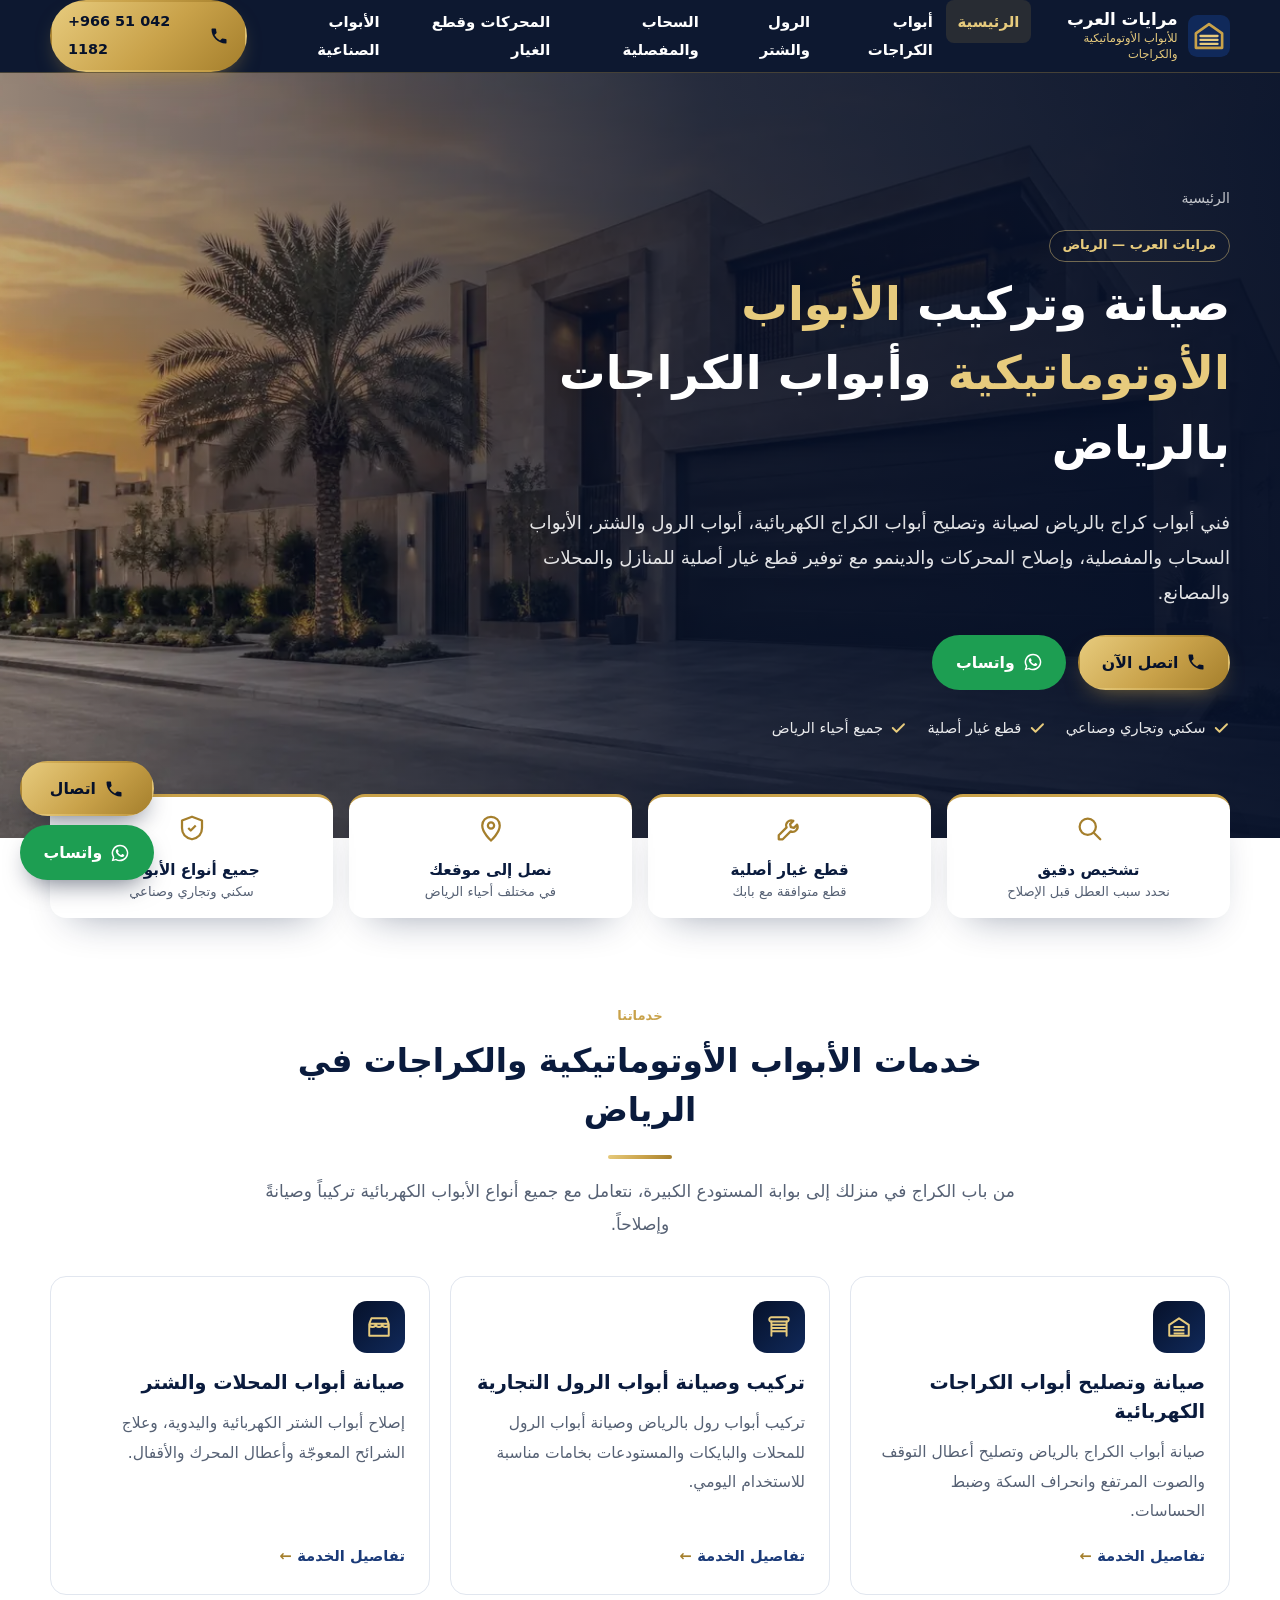
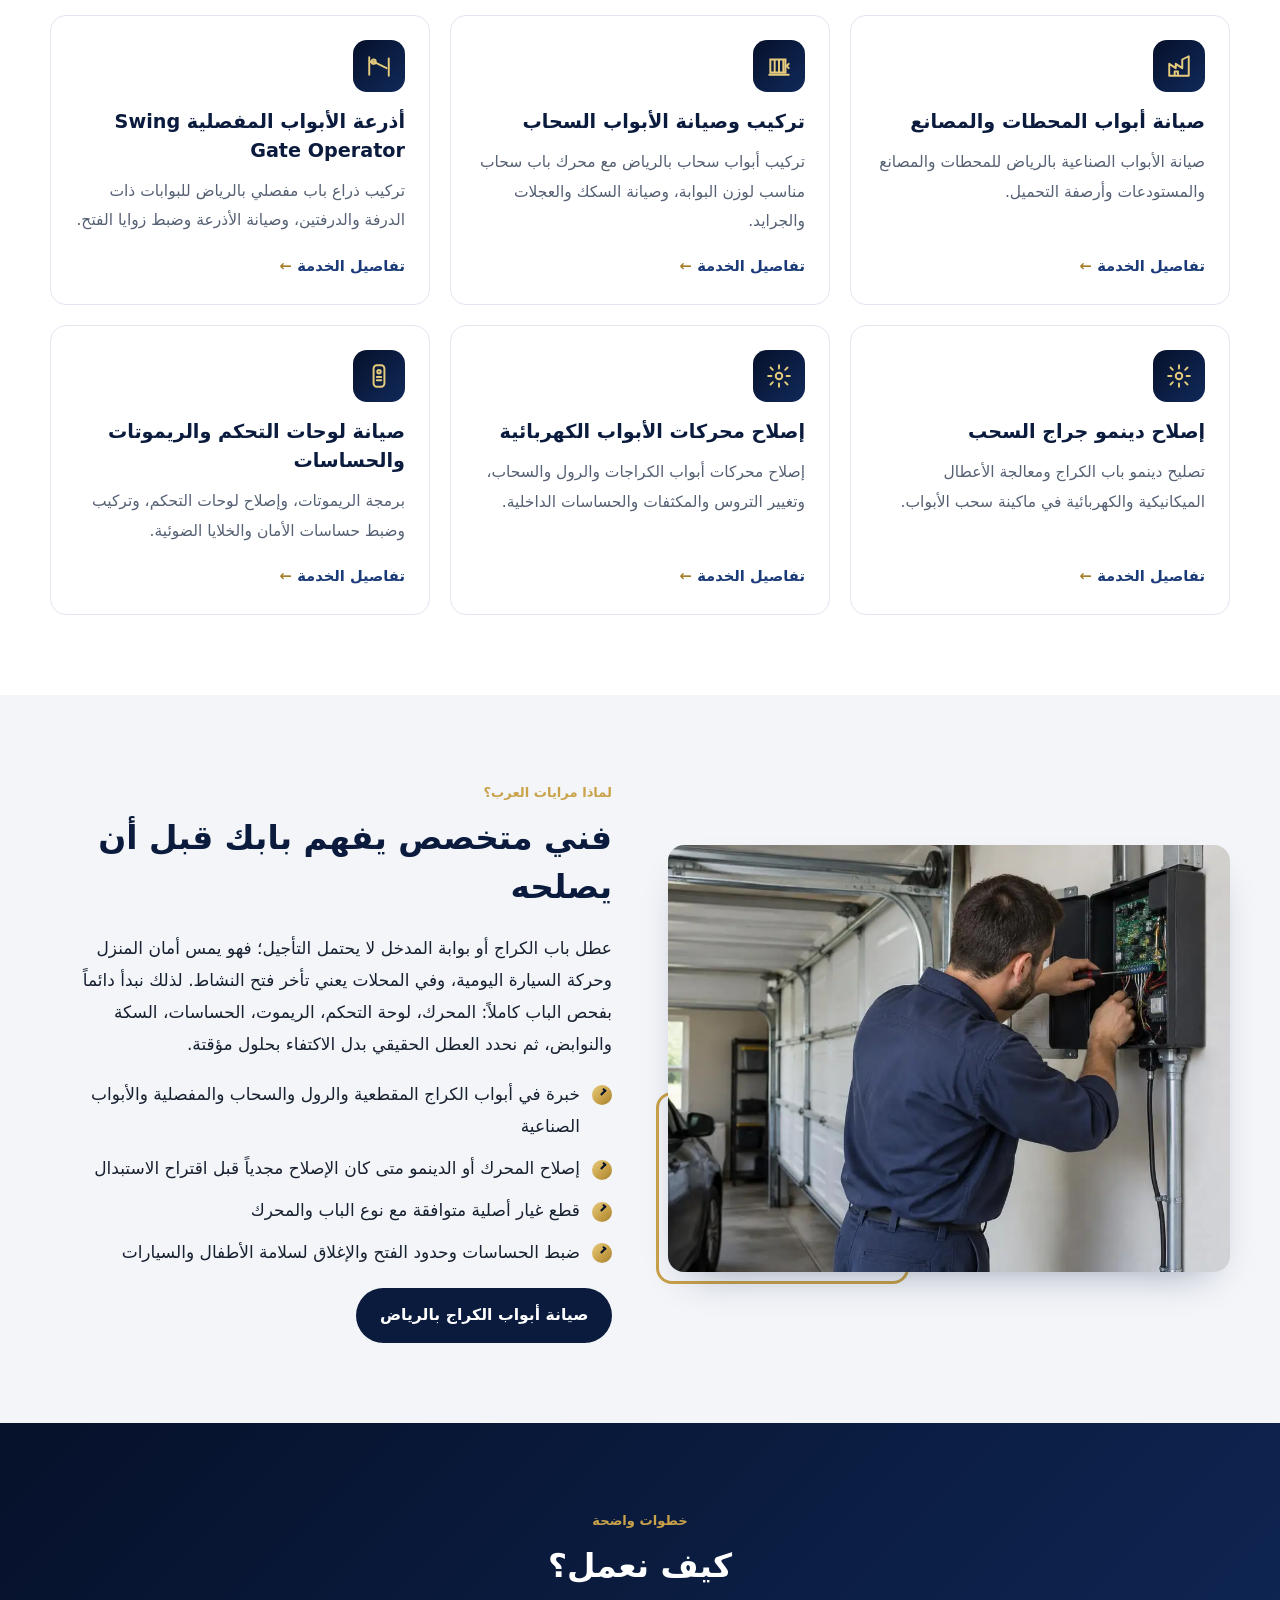
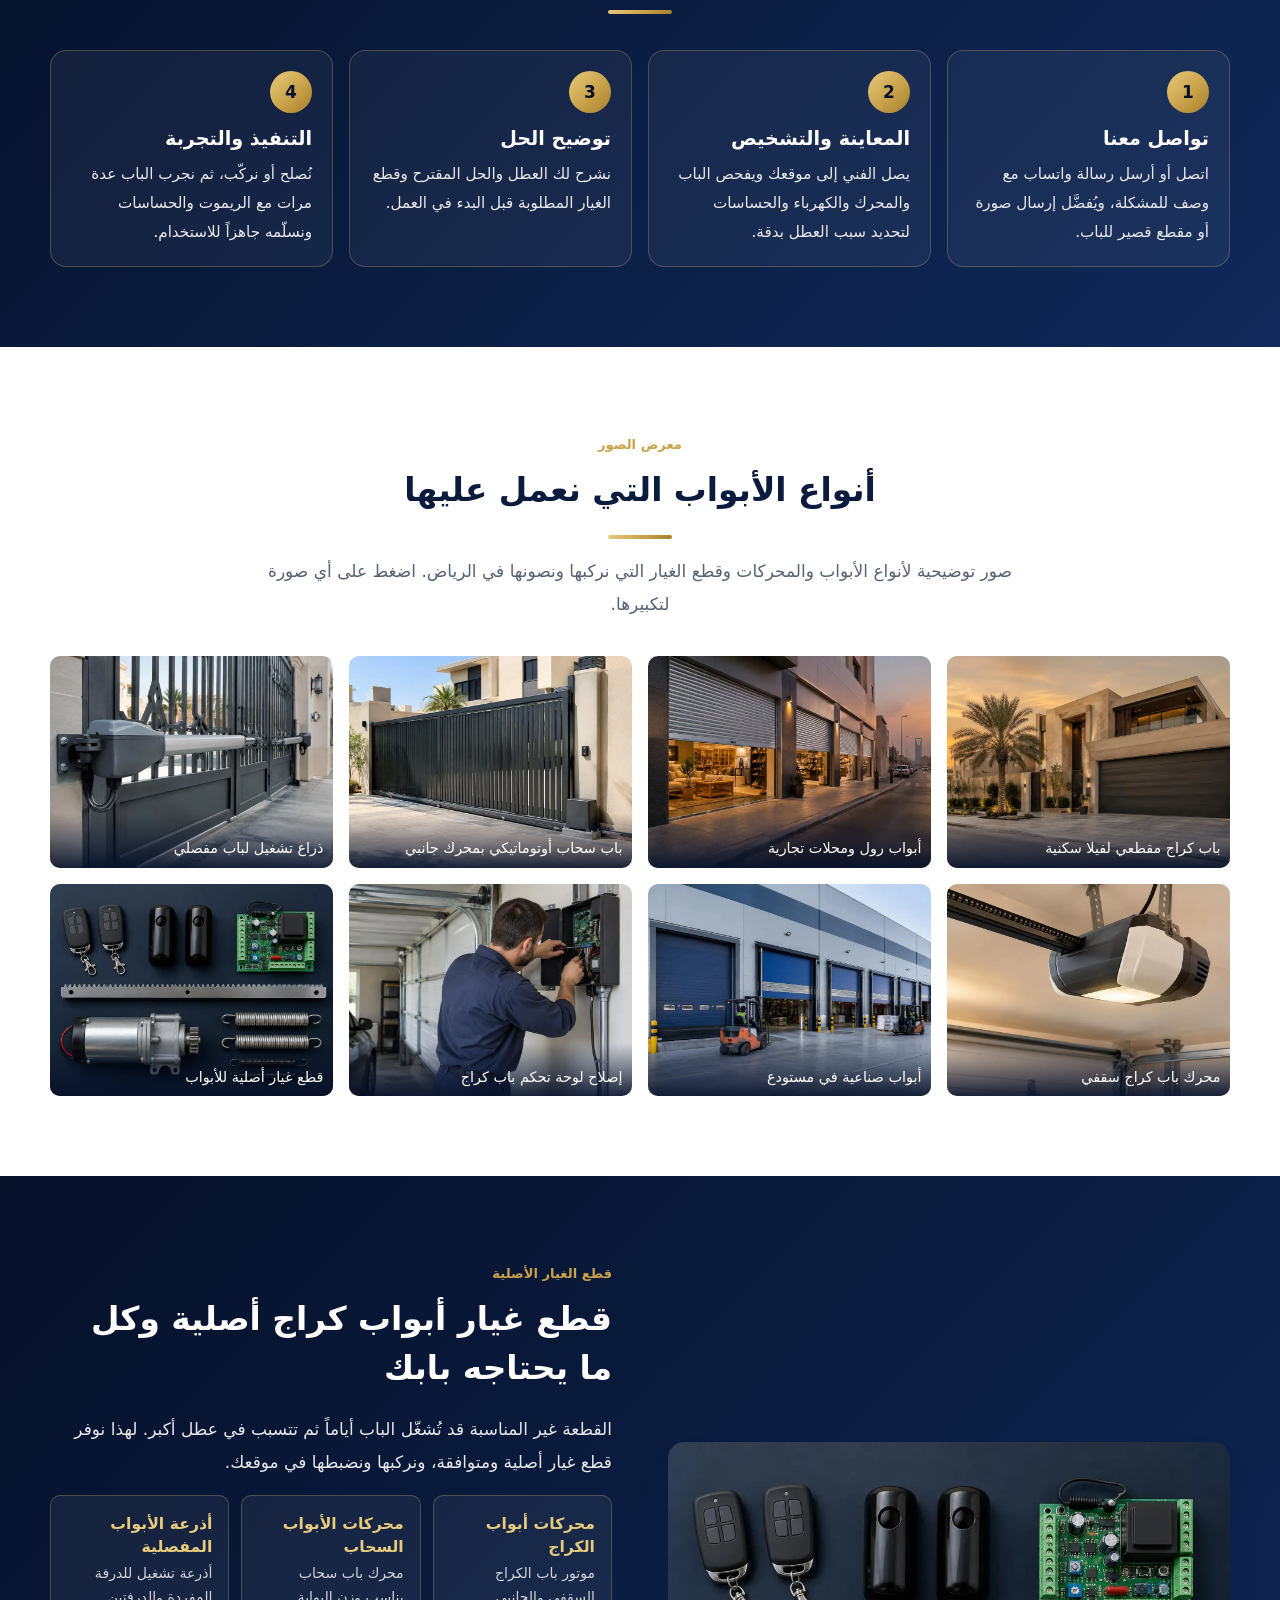
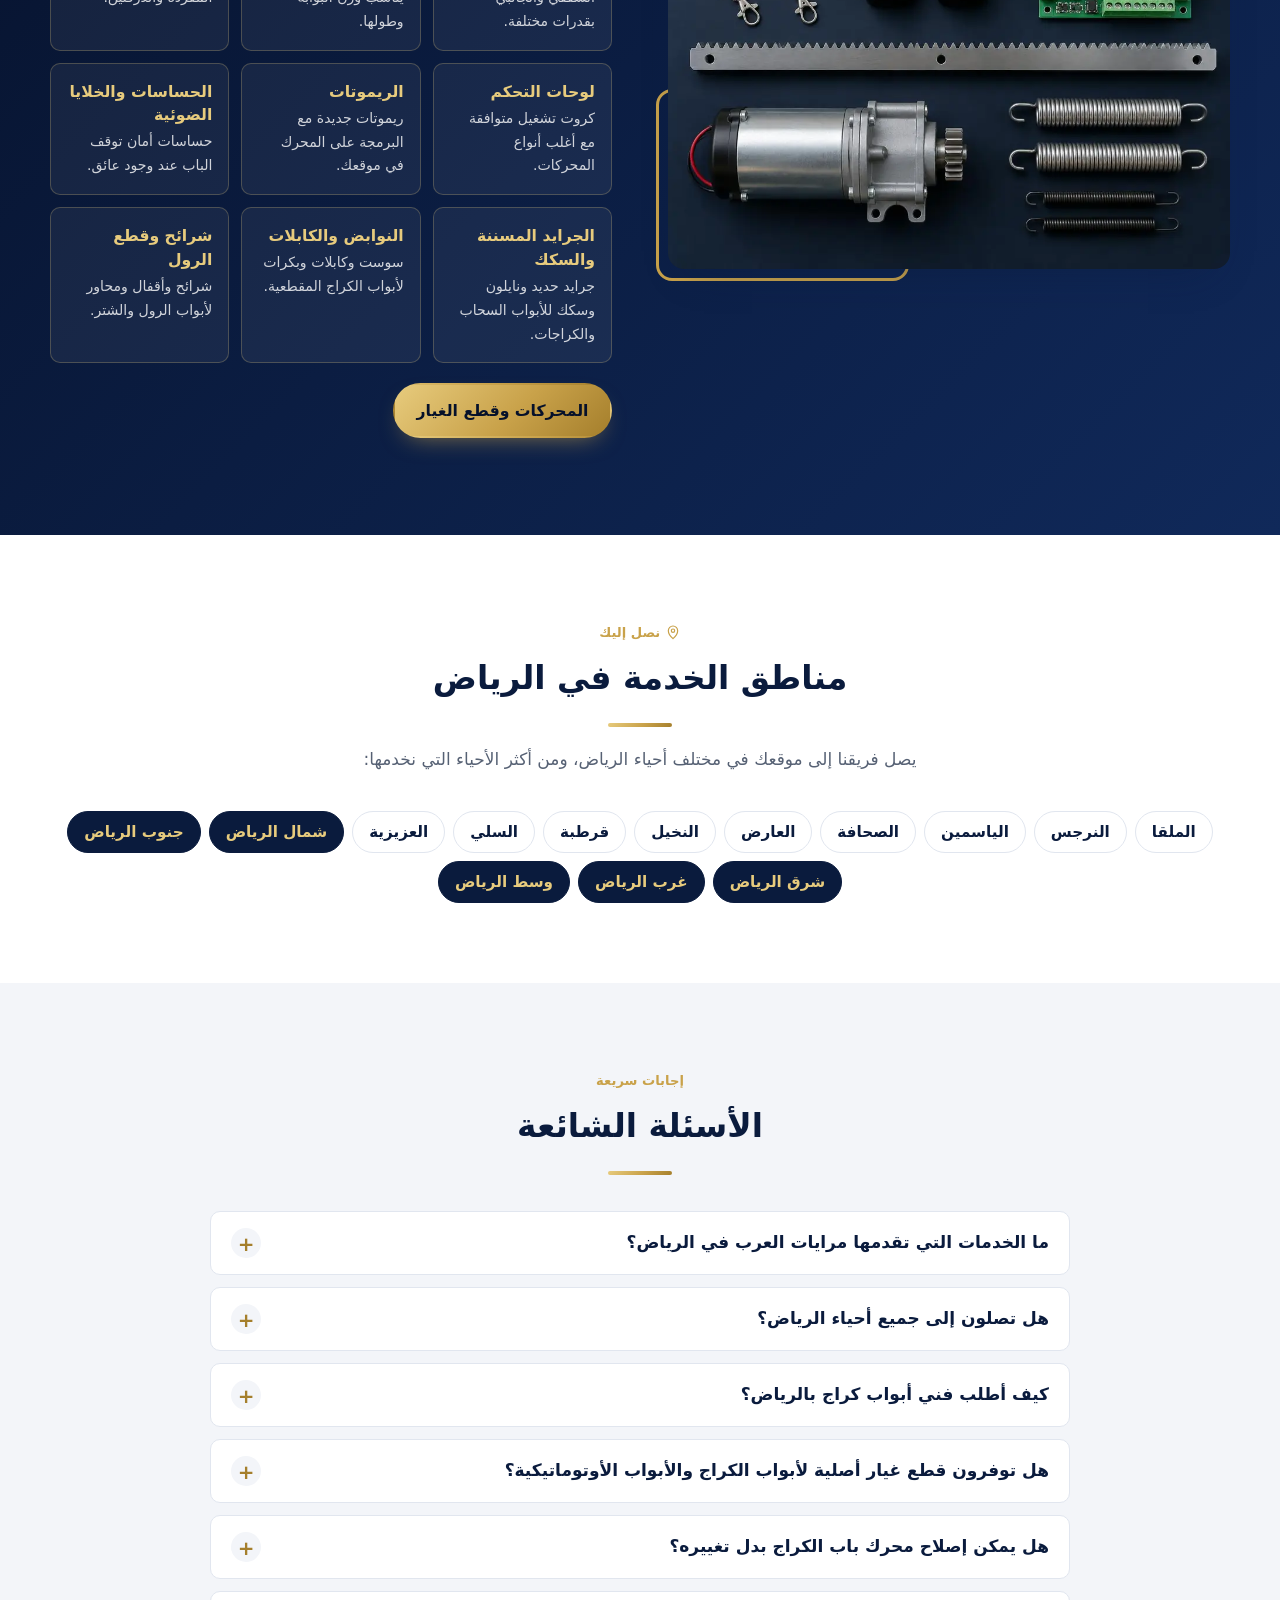
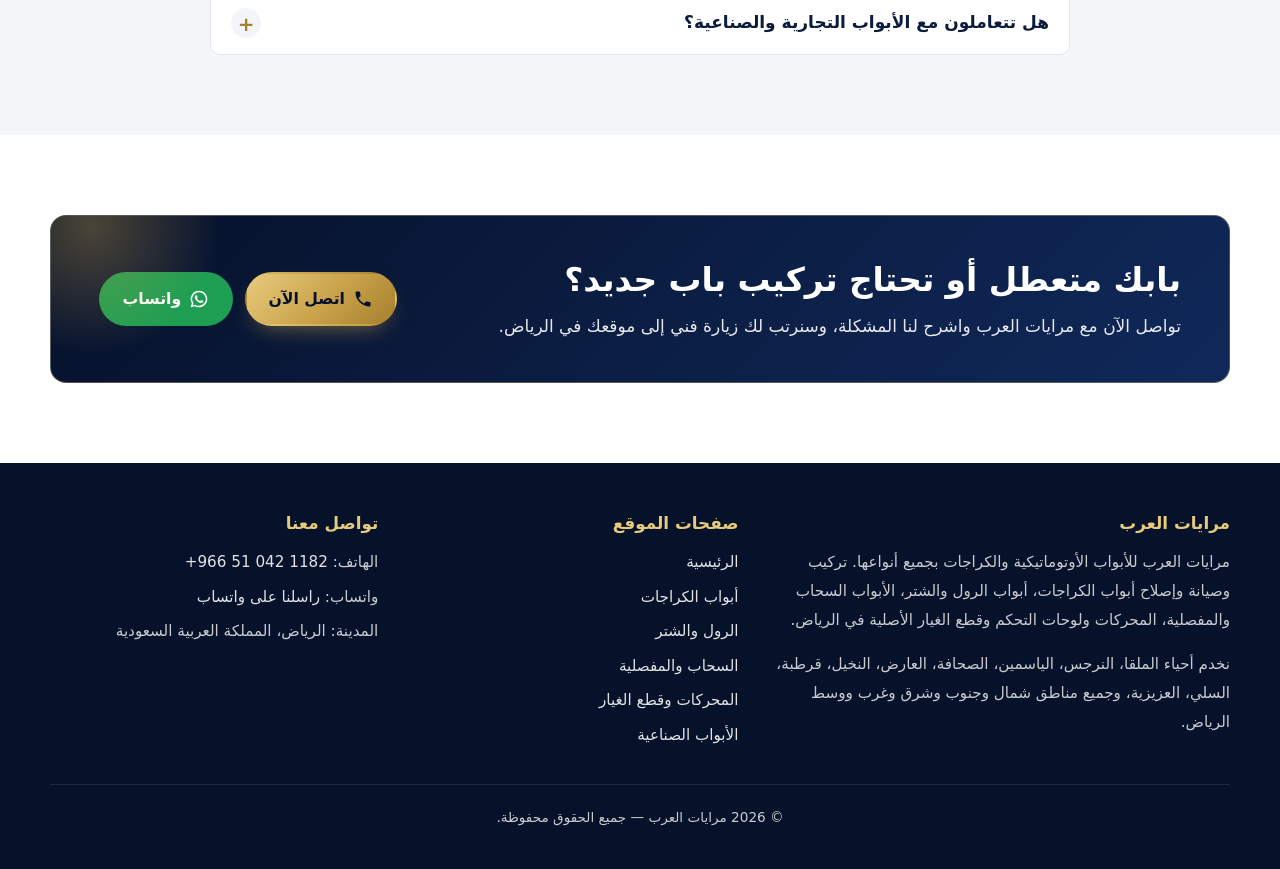
==== commit ce721d3a: "Integrate Google Tag Manager into index.html Added Google Tag Manager scripts for tracking." ====
--- a/index.html
+++ b/index.html
@@ -1,6 +1,17 @@
 <!doctype html>
 <html lang="ar" dir="rtl">
 <head>
+  
+<!-- Google Tag Manager -->
+<script>
+(function(w,d,s,l,i){w[l]=w[l]||[];w[l].push({'gtm.start':
+new Date().getTime(),event:'gtm.js'});var f=d.getElementsByTagName(s)[0],
+j=d.createElement(s),dl=l!='dataLayer'?'&l='+l:'';j.async=true;j.src=
+'https://www.googletagmanager.com/gtm.js?id='+i+dl;f.parentNode.insertBefore(j,f);
+})(window,document,'script','dataLayer','GTM-NVWH2QPG');
+</script>
+<!-- End Google Tag Manager -->
+
 <meta charset="utf-8">
 <meta name="viewport" content="width=device-width, initial-scale=1">
 <title>صيانة أبواب الكراج والأبواب الأوتوماتيكية بالرياض | مرايات العرب</title>
@@ -33,6 +44,14 @@
 <script type="application/ld+json">{"@context":"https://schema.org","@graph":[{"@type":"HomeAndConstructionBusiness","@id":"https://abo-ayman.site/#business","name":"مرايات العرب للأبواب الأوتوماتيكية والكراجات بجميع أنواعها","alternateName":"مرايات العرب","url":"https://abo-ayman.site/","telephone":"+966510421182","image":"https://abo-ayman.site/images/1.webp","description":"تركيب وصيانة وإصلاح الأبواب الأوتوماتيكية وأبواب الكراجات وأبواب الرول والشتر والأبواب السحاب والمفصلية والأبواب الصناعية في الرياض.","address":{"@type":"PostalAddress","addressLocality":"الرياض","addressRegion":"منطقة الرياض","addressCountry":"SA"},"areaServed":[{"@type":"City","name":"الرياض"},{"@type":"Place","name":"حي الملقا، الرياض"},{"@type":"Place","name":"حي النرجس، الرياض"},{"@type":"Place","name":"حي الياسمين، الرياض"},{"@type":"Place","name":"حي الصحافة، الرياض"},{"@type":"Place","name":"حي العارض، الرياض"},{"@type":"Place","name":"حي النخيل، الرياض"},{"@type":"Place","name":"حي قرطبة، الرياض"},{"@type":"Place","name":"حي السلي، الرياض"},{"@type":"Place","name":"حي العزيزية، الرياض"}],"contactPoint":{"@type":"ContactPoint","telephone":"+966510421182","contactType":"customer service","areaServed":"SA","availableLanguage":["ar"]}},{"@type":"WebSite","@id":"https://abo-ayman.site/#website","url":"https://abo-ayman.site/","name":"مرايات العرب","inLanguage":"ar","publisher":{"@id":"https://abo-ayman.site/#business"}},{"@type":"WebPage","@id":"https://abo-ayman.site/#webpage","url":"https://abo-ayman.site/","name":"صيانة أبواب الكراج والأبواب الأوتوماتيكية بالرياض","isPartOf":{"@id":"https://abo-ayman.site/#website"},"about":{"@id":"https://abo-ayman.site/#business"},"inLanguage":"ar"},{"@type":"BreadcrumbList","itemListElement":[{"@type":"ListItem","position":1,"name":"الرئيسية","item":"https://abo-ayman.site/"}]},{"@type":"FAQPage","mainEntity":[{"@type":"Question","name":"ما الخدمات التي تقدمها مرايات العرب في الرياض؟","acceptedAnswer":{"@type":"Answer","text":"نقدم صيانة وتصليح أبواب الكراجات الكهربائية، وتركيب وصيانة أبواب الرول التجارية وأبواب المحلات والشتر، وتركيب وصيانة الأبواب السحاب وأذرعة الأبواب المفصلية، وإصلاح دينمو جراج السحب ومحركات الأبواب الكهربائية، وصيانة لوحات التحكم والريموتات والحساسات، وصيانة أبواب المحطات والمصانع، مع توفير قطع الغيار الأصلية."}},{"@type":"Question","name":"هل تصلون إلى جميع أحياء الرياض؟","acceptedAnswer":{"@type":"Answer","text":"نعم، نخدم أحياء الرياض المختلفة مثل الملقا والنرجس والياسمين والصحافة والعارض والنخيل وقرطبة والسلي والعزيزية، إضافة إلى شمال وجنوب وشرق وغرب ووسط الرياض."}},{"@type":"Question","name":"كيف أطلب فني أبواب كراج بالرياض؟","acceptedAnswer":{"@type":"Answer","text":"اتصل بنا مباشرة على الرقم 0510421182 أو راسلنا عبر واتساب، واكتب نوع الباب والحي ووصفاً مختصراً للعطل، ويمكنك إرسال صورة أو مقطع للباب لتسريع التشخيص."}},{"@type":"Question","name":"هل توفرون قطع غيار أصلية لأبواب الكراج والأبواب الأوتوماتيكية؟","acceptedAnswer":{"@type":"Answer","text":"نعم، نوفر قطع غيار أصلية مثل المحركات والدينمو ولوحات التحكم والريموتات والحساسات والجرايد المسننة والنوابض والسكك، ونختار القطعة المتوافقة مع نوع بابك ومحركه."}},{"@type":"Question","name":"هل يمكن إصلاح محرك باب الكراج بدل تغييره؟","acceptedAnswer":{"@type":"Answer","text":"في حالات كثيرة يمكن إصلاح المحرك، مثل تغيير التروس أو المكثف أو إصلاح اللوحة. بعد الفحص نوضح لك إن كان الإصلاح مجدياً أم أن الاستبدال هو الخيار الأفضل."}},{"@type":"Question","name":"هل تتعاملون مع الأبواب التجارية والصناعية؟","acceptedAnswer":{"@type":"Answer","text":"نعم، نتعامل مع أبواب المحلات والبايكات وأبواب الشتر الكهربائية، وكذلك أبواب المحطات والمصانع والمستودعات والأبواب المقطعية الكبيرة."}}]}]}</script>
 </head>
 <body>
+  
+<!-- Google Tag Manager (noscript) -->
+<noscript>
+<iframe src="https://www.googletagmanager.com/ns.html?id=GTM-NVWH2QPG"
+height="0" width="0" style="display:none;visibility:hidden"></iframe>
+</noscript>
+<!-- End Google Tag Manager (noscript) -->
+
 <a class="skip-link" href="#main">تخطَّ إلى المحتوى</a>
 <header class="site-header">
   <div class="container header-inner">
--- a/css/style.css
+++ b/css/style.css
@@ -0,0 +1,236 @@
+/* مرايات العرب — ملف التنسيق الرئيسي (خفيف، بدون مكتبات) */
+:root{
+  --navy-950:#06112a;--navy-900:#0a1b3d;--navy-800:#10295a;--navy-700:#1a3a78;
+  --gold:#c9a24a;--gold-light:#e7cb7d;--gold-dark:#a57f2c;
+  --white:#fff;--ink:#17202f;--muted:#566174;--soft:#f3f5f9;--line:#e1e6ef;
+  --wa:#1d9e52;--wa-dark:#16803f;
+  --radius:16px;--radius-sm:10px;
+  --shadow:0 18px 40px -22px rgba(10,27,61,.45);
+  --shadow-gold:0 10px 24px -12px rgba(201,162,74,.7);
+  --grad-navy:linear-gradient(135deg,#06112a 0%,#10295a 100%);
+  --grad-gold:linear-gradient(135deg,#e7cb7d 0%,#c9a24a 55%,#a57f2c 100%);
+  --font-h:"Noto Kufi Arabic",Tahoma,system-ui,sans-serif;
+  --font-b:"IBM Plex Sans Arabic",Tahoma,system-ui,sans-serif;
+}
+*,*::before,*::after{box-sizing:border-box}
+html{-webkit-text-size-adjust:100%;scroll-behavior:smooth;scroll-padding-top:80px}
+body{margin:0;font-family:var(--font-b);font-size:1.0625rem;line-height:1.9;color:var(--ink);background:var(--white);padding-bottom:76px;text-rendering:optimizeLegibility}
+img{max-width:100%;height:auto;display:block}
+a{color:var(--navy-700);text-underline-offset:3px}
+a:hover{color:var(--gold-dark)}
+h1,h2,h3{font-family:var(--font-h);color:var(--navy-900);line-height:1.5;margin:0 0 .6em;font-weight:800}
+h1{font-size:clamp(1.65rem,5.4vw,2.9rem)}
+h2{font-size:clamp(1.35rem,3.8vw,2.05rem)}
+h3{font-size:clamp(1.05rem,2.6vw,1.2rem);font-weight:700}
+p{margin:0 0 1em}
+ul,ol{padding-inline-start:1.25rem}
+.container{width:min(1180px,100% - 2rem);margin-inline:auto}
+.skip-link{position:absolute;inset-inline-start:-9999px;top:0}
+.skip-link:focus{inset-inline-start:1rem;top:1rem;z-index:200;background:var(--white);padding:.5rem 1rem;border-radius:8px}
+:focus-visible{outline:3px solid var(--gold);outline-offset:2px}
+.ltr{direction:ltr;unicode-bidi:embed;display:inline-block}
+
+/* ===== Header ===== */
+.site-header{position:sticky;top:0;z-index:60;background:rgba(6,17,42,.97);border-bottom:1px solid rgba(201,162,74,.3)}
+.header-inner{display:flex;align-items:center;justify-content:space-between;gap:1rem;min-height:66px}
+.brand{display:flex;align-items:center;gap:.65rem;color:var(--white);text-decoration:none}
+.brand:hover{color:var(--white)}
+.brand svg{width:42px;height:42px;flex:none}
+.brand-name{display:block;font-family:var(--font-h);font-weight:800;font-size:1.05rem;line-height:1.25}
+.brand-sub{display:block;font-size:.72rem;color:var(--gold-light);line-height:1.4}
+.nav-toggle{display:inline-flex;align-items:center;justify-content:center;width:46px;height:46px;border-radius:12px;border:1px solid rgba(201,162,74,.45);background:transparent;color:var(--white);cursor:pointer}
+.nav-toggle svg{width:24px;height:24px}
+.main-nav{display:none;position:absolute;inset-inline:0;top:100%;background:var(--navy-950);border-bottom:2px solid var(--gold);box-shadow:var(--shadow)}
+.main-nav.is-open{display:block}
+.main-nav ul{list-style:none;margin:0;padding:.5rem 1rem 1rem}
+.main-nav a{display:block;color:var(--white);text-decoration:none;padding:.8rem .5rem;border-bottom:1px solid rgba(255,255,255,.08);font-weight:600}
+.main-nav a:hover,.main-nav a[aria-current="page"]{color:var(--gold-light)}
+.btn.header-call{display:none}
+@media (min-width:1100px){
+  .nav-toggle{display:none}
+  .main-nav{display:block;position:static;background:none;border:0;box-shadow:none}
+  .main-nav ul{display:flex;gap:.15rem;padding:0}
+  .main-nav a{border:0;padding:.45rem .7rem;border-radius:8px;font-size:.93rem}
+  .main-nav a[aria-current="page"]{background:rgba(201,162,74,.14)}
+  .btn.header-call{display:inline-flex}
+}
+
+/* ===== Buttons ===== */
+.btn{display:inline-flex;align-items:center;justify-content:center;gap:.5rem;min-height:48px;padding:.65rem 1.35rem;border-radius:999px;font-family:var(--font-h);font-weight:700;font-size:.98rem;text-decoration:none;border:2px solid transparent;cursor:pointer;transition:transform .15s ease,box-shadow .2s ease,background-color .2s ease}
+.btn svg{width:20px;height:20px;flex:none}
+.btn:hover{transform:translateY(-2px)}
+.btn-gold{background:var(--grad-gold);color:var(--navy-950);box-shadow:var(--shadow-gold)}
+.btn-gold:hover{color:var(--navy-950)}
+.btn-wa{background:var(--wa);color:var(--white)}
+.btn-wa:hover{background:var(--wa-dark);color:var(--white)}
+.btn-outline{border-color:rgba(255,255,255,.7);color:var(--white)}
+.btn-outline:hover{border-color:var(--gold-light);color:var(--gold-light)}
+.btn-navy{background:var(--navy-900);color:var(--white)}
+.btn-navy:hover{background:var(--navy-800);color:var(--white)}
+.btn-sm{min-height:40px;padding:.4rem 1rem;font-size:.9rem}
+.btn-row{display:flex;flex-wrap:wrap;gap:.75rem}
+
+/* ===== Hero ===== */
+.hero{position:relative;isolation:isolate;color:var(--white);background:var(--navy-950);overflow:hidden}
+.hero-media{position:absolute;inset:0;z-index:-2}
+.hero-media img{width:100%;height:100%;object-fit:cover}
+.hero::before{content:"";position:absolute;inset:0;z-index:-1;background:linear-gradient(180deg,rgba(6,17,42,.35) 0%,rgba(6,17,42,.78) 50%,rgba(6,17,42,.96) 100%)}
+@media (min-width:900px){.hero::before{background:linear-gradient(270deg,rgba(6,17,42,.95) 0%,rgba(6,17,42,.82) 45%,rgba(6,17,42,.25) 100%)}}
+.hero-inner{padding:2.5rem 0 3rem;max-width:720px}
+.hero-home .hero-inner{padding:4.5rem 0 4rem}
+@media (min-width:900px){.hero-inner{padding:4.5rem 0}.hero-home .hero-inner{padding:7rem 0 6rem}}
+.hero h1{color:var(--white)}
+.hero h1 .accent{color:var(--gold-light)}
+.hero-lead{font-size:clamp(1rem,2.4vw,1.15rem);color:rgba(255,255,255,.88);margin-bottom:1.5rem}
+.eyebrow{display:inline-block;font-family:var(--font-h);font-size:.82rem;font-weight:700;color:var(--gold);letter-spacing:0;margin-bottom:.5rem}
+.hero .eyebrow{color:var(--gold-light);border:1px solid rgba(231,203,125,.45);padding:.15rem .8rem;border-radius:999px}
+.hero-points{list-style:none;padding:0;margin:1.5rem 0 0;display:flex;flex-wrap:wrap;gap:.5rem 1.25rem;font-size:.92rem;color:rgba(255,255,255,.9)}
+.hero-points li{display:flex;align-items:center;gap:.4rem}
+.hero-points svg{width:18px;height:18px;color:var(--gold-light)}
+
+/* ===== Breadcrumb ===== */
+.breadcrumb ol{list-style:none;display:flex;flex-wrap:wrap;gap:.25rem;padding:0;margin:0 0 1rem;font-size:.88rem}
+.breadcrumb li{display:flex;align-items:center;gap:.25rem;color:rgba(255,255,255,.75)}
+.breadcrumb li+li::before{content:"›";color:var(--gold-light);padding-inline:.25rem}
+.breadcrumb a{color:rgba(255,255,255,.9);text-decoration:none}
+.breadcrumb a:hover{color:var(--gold-light)}
+
+/* ===== Sections ===== */
+.section{padding:3.5rem 0}
+@media (min-width:900px){.section{padding:5rem 0}}
+.section-soft{background:var(--soft)}
+.section-navy{background:var(--grad-navy);color:rgba(255,255,255,.9)}
+.section-navy h2,.section-navy h3{color:var(--white)}
+.section-head{max-width:760px;margin:0 auto 2.25rem;text-align:center}
+.section-head p{color:var(--muted)}
+.section-navy .section-head p{color:rgba(255,255,255,.8)}
+.gold-rule{width:64px;height:4px;border-radius:4px;background:var(--grad-gold);margin:.25rem auto 1rem}
+
+/* ===== Features strip ===== */
+.features{display:grid;grid-template-columns:repeat(2,1fr);gap:.75rem;margin-top:-2rem;position:relative;z-index:2}
+@media (min-width:900px){.features{grid-template-columns:repeat(4,1fr);gap:1rem;margin-top:-2.75rem}}
+.feature{background:var(--white);border-radius:var(--radius);padding:1rem;box-shadow:var(--shadow);border-top:3px solid var(--gold);text-align:center}
+.feature svg{width:30px;height:30px;color:var(--gold-dark);margin:0 auto .35rem}
+.feature strong{display:block;font-family:var(--font-h);color:var(--navy-900);font-size:.95rem;line-height:1.5}
+.feature span{font-size:.82rem;color:var(--muted);line-height:1.6;display:block}
+
+/* ===== Cards ===== */
+.cards{display:grid;gap:1rem;grid-template-columns:1fr}
+@media (min-width:640px){.cards{grid-template-columns:repeat(2,1fr)}}
+@media (min-width:1000px){.cards{grid-template-columns:repeat(3,1fr);gap:1.25rem}}
+.card{position:relative;background:var(--white);border:1px solid var(--line);border-radius:var(--radius);padding:1.5rem;transition:transform .2s ease,box-shadow .2s ease,border-color .2s ease;display:flex;flex-direction:column}
+.card:hover{transform:translateY(-4px);box-shadow:var(--shadow);border-color:rgba(201,162,74,.6)}
+.card-icon{width:52px;height:52px;border-radius:14px;background:var(--grad-navy);color:var(--gold-light);display:grid;place-items:center;margin-bottom:1rem}
+.card-icon svg{width:26px;height:26px}
+.card p{color:var(--muted);font-size:.97rem;flex:1}
+.card-link{font-family:var(--font-h);font-weight:700;font-size:.92rem;text-decoration:none;color:var(--navy-700);display:inline-flex;align-items:center;gap:.35rem}
+.card-link::after{content:"←";color:var(--gold-dark);transition:transform .2s}
+.card:hover .card-link::after{transform:translateX(-4px)}
+.card-media{margin:-1.5rem -1.5rem 1.25rem;border-radius:var(--radius) var(--radius) 0 0;overflow:hidden;aspect-ratio:4/3}
+.card-media img{width:100%;height:100%;object-fit:cover}
+
+/* ===== Split ===== */
+.split{display:grid;gap:2rem;align-items:center}
+@media (min-width:900px){.split{grid-template-columns:1fr 1fr;gap:3.5rem}.split-reverse .split-media{order:2}}
+.split-media{position:relative}
+.split-media img{border-radius:var(--radius);box-shadow:var(--shadow);width:100%}
+.split-media::after{content:"";position:absolute;inset:auto auto -12px -12px;width:45%;height:45%;border:3px solid var(--gold);border-radius:var(--radius);z-index:-1}
+.split-media{isolation:isolate}
+
+/* ===== Lists ===== */
+.check-list{list-style:none;padding:0;margin:0 0 1.25rem;display:grid;gap:.6rem}
+.check-list li{position:relative;padding-inline-start:2rem}
+.check-list li::before{content:"";position:absolute;inset-inline-start:0;top:.45em;width:1.25rem;height:1.25rem;border-radius:50%;background:var(--grad-gold) ;-webkit-mask:none}
+.check-list li::after{content:"";position:absolute;inset-inline-start:.42rem;top:.72em;width:.42rem;height:.22rem;border-inline-start:2px solid var(--navy-950);border-bottom:2px solid var(--navy-950);transform:rotate(-45deg)}
+.check-list.two-col{grid-template-columns:1fr}
+@media (min-width:700px){.check-list.two-col{grid-template-columns:1fr 1fr;gap:.6rem 1.5rem}}
+.section-navy .check-list li{color:rgba(255,255,255,.9)}
+
+/* ===== Steps ===== */
+.steps{list-style:none;padding:0;margin:0;display:grid;gap:1rem;counter-reset:step}
+@media (min-width:800px){.steps{grid-template-columns:repeat(4,1fr)}}
+.steps li{counter-increment:step;background:rgba(255,255,255,.05);border:1px solid rgba(231,203,125,.25);border-radius:var(--radius);padding:1.25rem}
+.steps li::before{content:counter(step);display:grid;place-items:center;width:42px;height:42px;border-radius:50%;background:var(--grad-gold);color:var(--navy-950);font-family:var(--font-h);font-weight:800;margin-bottom:.75rem}
+.steps h3{margin-bottom:.35rem}
+.steps p{margin:0;font-size:.95rem}
+.section-soft .steps li,.section:not(.section-navy) .steps li{background:var(--white);border-color:var(--line)}
+
+/* ===== Gallery ===== */
+.gallery{display:grid;grid-template-columns:repeat(2,1fr);gap:.6rem}
+@media (min-width:900px){.gallery{grid-template-columns:repeat(4,1fr);gap:1rem}}
+.gallery figure{margin:0;position:relative;border-radius:var(--radius-sm);overflow:hidden;background:var(--navy-900)}
+.gallery button{all:unset;cursor:zoom-in;display:block;width:100%}
+.gallery img{width:100%;aspect-ratio:4/3;object-fit:cover;transition:transform .4s ease}
+.gallery figure:hover img{transform:scale(1.05)}
+.gallery figcaption{position:absolute;inset:auto 0 0 0;padding:1.5rem .6rem .5rem;background:linear-gradient(0deg,rgba(6,17,42,.9),transparent);color:var(--white);font-size:.8rem;line-height:1.5}
+@media (min-width:900px){.gallery figcaption{font-size:.9rem}}
+.lightbox{border:0;padding:0;background:transparent;max-width:min(1100px,94vw)}
+.lightbox::backdrop{background:rgba(6,17,42,.88)}
+.lightbox img{border-radius:var(--radius-sm);max-height:82vh;width:auto;margin:auto}
+.lightbox p{color:var(--white);text-align:center;margin:.6rem 0 0}
+.lightbox-close{position:absolute;top:.5rem;inset-inline-end:.5rem;width:42px;height:42px;border-radius:50%;border:0;background:var(--gold);color:var(--navy-950);font-size:1.4rem;cursor:pointer}
+
+/* ===== Parts ===== */
+.parts-grid{display:grid;gap:.75rem;grid-template-columns:1fr 1fr}
+@media (min-width:900px){.parts-grid{grid-template-columns:repeat(3,1fr)}}
+.part{background:rgba(255,255,255,.06);border:1px solid rgba(231,203,125,.25);border-radius:var(--radius-sm);padding:1rem}
+.part strong{display:block;font-family:var(--font-h);color:var(--gold-light);font-size:.98rem;line-height:1.5;margin-bottom:.2rem}
+.part span{font-size:.88rem;color:rgba(255,255,255,.8);line-height:1.7;display:block}
+
+/* ===== Areas ===== */
+.areas{list-style:none;padding:0;margin:0;display:flex;flex-wrap:wrap;gap:.5rem;justify-content:center}
+.areas li{background:var(--white);border:1px solid var(--line);border-radius:999px;padding:.35rem 1rem;font-weight:600;font-size:.95rem;color:var(--navy-900)}
+.areas li.region{background:var(--navy-900);color:var(--gold-light);border-color:var(--navy-900)}
+.section-soft .areas li{box-shadow:0 2px 6px -4px rgba(10,27,61,.3)}
+
+/* ===== FAQ ===== */
+.faq{max-width:860px;margin-inline:auto;display:grid;gap:.75rem}
+.faq details{background:var(--white);border:1px solid var(--line);border-radius:var(--radius-sm);overflow:hidden}
+.faq details[open]{border-color:var(--gold);box-shadow:var(--shadow)}
+.faq summary{cursor:pointer;list-style:none;padding:1rem 1.25rem;font-family:var(--font-h);font-weight:700;color:var(--navy-900);display:flex;justify-content:space-between;align-items:center;gap:1rem;line-height:1.6}
+.faq summary::-webkit-details-marker{display:none}
+.faq summary::after{content:"+";flex:none;width:30px;height:30px;border-radius:50%;display:grid;place-items:center;background:var(--soft);color:var(--gold-dark);font-size:1.25rem;transition:transform .2s}
+.faq details[open] summary::after{content:"−";background:var(--grad-gold);color:var(--navy-950)}
+.faq .faq-body{padding:0 1.25rem 1rem;color:var(--muted)}
+.faq .faq-body p:last-child{margin:0}
+
+/* ===== CTA band ===== */
+.cta-band{background:var(--grad-navy);border-radius:var(--radius);padding:2rem 1.5rem;color:rgba(255,255,255,.9);position:relative;overflow:hidden;border:1px solid rgba(231,203,125,.35)}
+.cta-band::after{content:"";position:absolute;width:260px;height:260px;border-radius:50%;inset:-120px auto auto -90px;background:radial-gradient(circle,rgba(201,162,74,.35),transparent 70%)}
+.cta-band h2{color:var(--white)}
+@media (min-width:900px){.cta-band{display:flex;align-items:center;justify-content:space-between;gap:2rem;padding:2.5rem 3rem}.cta-band h2{margin-bottom:.3rem}.cta-band p{margin:0}}
+
+/* ===== Prose ===== */
+.prose{max-width:820px}
+.prose h2{margin-top:1.75rem}
+.prose h3{margin-top:1.25rem;color:var(--navy-800)}
+.callout{background:var(--soft);border-inline-start:4px solid var(--gold);border-radius:var(--radius-sm);padding:1rem 1.25rem;margin:1.5rem 0}
+.related{display:grid;gap:.75rem;grid-template-columns:1fr}
+@media (min-width:700px){.related{grid-template-columns:repeat(2,1fr)}}
+@media (min-width:1000px){.related{grid-template-columns:repeat(4,1fr)}}
+.related a{display:block;background:var(--white);border:1px solid var(--line);border-radius:var(--radius-sm);padding:1rem 1.1rem;text-decoration:none;font-family:var(--font-h);font-weight:700;color:var(--navy-900);line-height:1.6}
+.related a span{display:block;font-family:var(--font-b);font-weight:400;font-size:.88rem;color:var(--muted);margin-top:.2rem}
+.related a:hover{border-color:var(--gold)}
+
+/* ===== Footer ===== */
+.site-footer{background:var(--navy-950);color:rgba(255,255,255,.78);padding:3rem 0 1.5rem;font-size:.95rem}
+.footer-grid{display:grid;gap:2rem}
+@media (min-width:800px){.footer-grid{grid-template-columns:1.4fr 1fr 1fr}}
+.site-footer h2{font-size:1.05rem;color:var(--gold-light);margin-bottom:.75rem}
+.site-footer ul{list-style:none;padding:0;margin:0;display:grid;gap:.35rem}
+.site-footer a{color:rgba(255,255,255,.88);text-decoration:none}
+.site-footer a:hover{color:var(--gold-light)}
+.footer-bottom{border-top:1px solid rgba(255,255,255,.1);margin-top:2rem;padding-top:1.25rem;font-size:.85rem;text-align:center}
+
+/* ===== Sticky call bar ===== */
+.sticky-cta{position:fixed;inset:auto 0 0 0;z-index:70;display:grid;grid-template-columns:1fr 1fr;gap:.5rem;padding:.6rem .75rem calc(.6rem + env(safe-area-inset-bottom));background:rgba(6,17,42,.97);border-top:1px solid rgba(201,162,74,.4)}
+.sticky-cta .btn{min-height:50px;width:100%}
+@media (min-width:900px){
+  body{padding-bottom:0}
+  .sticky-cta{inset:auto auto 1.25rem 1.25rem;grid-template-columns:auto;background:none;border:0;padding:0;gap:.6rem}
+  .sticky-cta .btn{box-shadow:0 12px 26px -10px rgba(6,17,42,.6)}
+}
+
+@media (prefers-reduced-motion:reduce){*{transition:none!important;scroll-behavior:auto!important}}
+.sr-only{position:absolute!important;width:1px;height:1px;padding:0;margin:-1px;overflow:hidden;clip:rect(0,0,0,0);white-space:nowrap;border:0}
+.eyebrow svg{width:16px;height:16px;display:inline-block;vertical-align:-3px}
